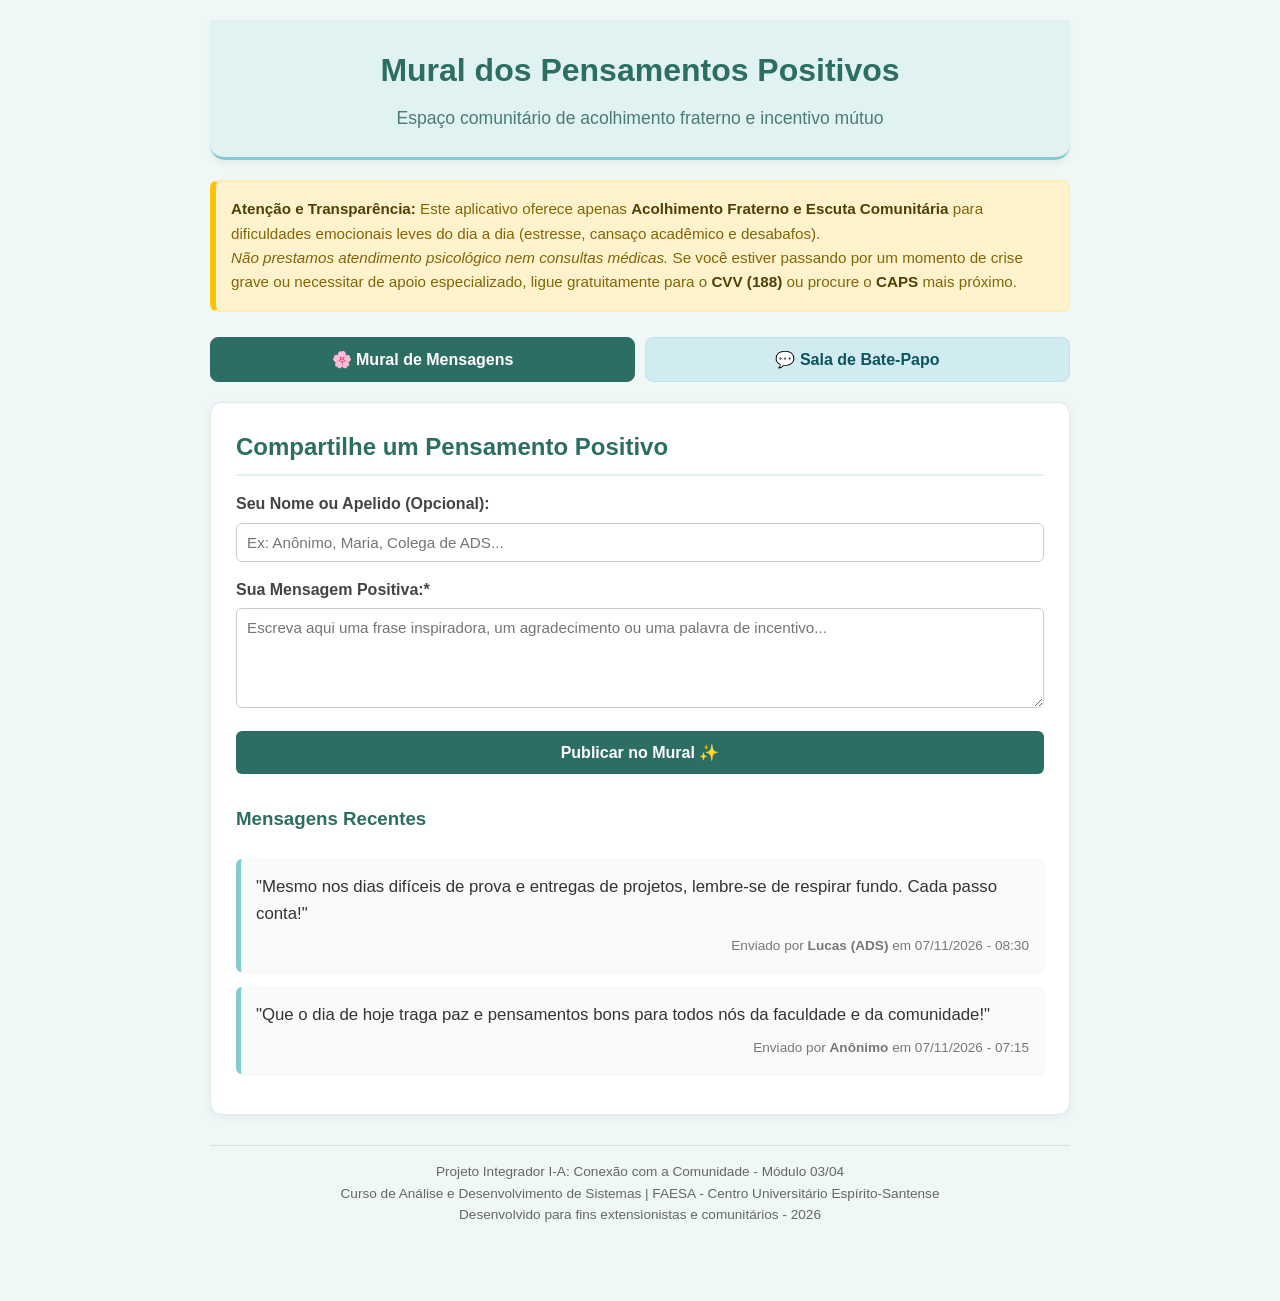
==== index.html @ 2f79c043 "Feat: Mural dos Pensamentos" ====
<!doctype html>
<html lang="pt-BR">
  <head>
    <meta charset="UTF-8" />
    <meta name="viewport" content="width=device-width, initial-scale=1.0" />
    <title>Mural dos Pensamentos Positivos - Projeto Integrador</title>
    <style>
      /* ===================================================
           ESTILOS GERAIS DA PÁGINA (CSS PURO)
           Projeto de TI - Cores leves pastel (Azul e Verde)
           =================================================== */
      * {
        box-sizing: border-box;
        margin: 0;
        padding: 0;
        font-family: "Segoe UI", Tahoma, Geneva, Verdana, sans-serif;
      }

      body {
        background-color: #f0f7f7;
        color: #333333;
        line-height: 1.6;
        padding-bottom: 40px;
      }

      /* Container principal para centralizar o conteúdo */
      .container {
        max-width: 900px;
        margin: 0 auto;
        padding: 20px;
      }

      /* Cabeçalho do Projeto */
      header {
        background-color: #e0f2f1;
        border-bottom: 3px solid #80cbd4;
        padding: 25px 20px;
        text-align: center;
        border-radius: 0 0 15px 15px;
        margin-bottom: 20px;
        box-shadow: 0 4px 6px rgba(0, 0, 0, 0.05);
      }

      header h1 {
        color: #2c6e63;
        font-size: 2rem;
        margin-bottom: 8px;
      }

      header p {
        color: #4a7c74;
        font-size: 1.1rem;
      }

      /* Banner de Aviso Legal e Emergência */
      .aviso-legal {
        background-color: #fff3cd;
        border: 2px solid #ffeeba;
        border-left: 6px solid #ffc107;
        color: #856404;
        padding: 15px;
        border-radius: 8px;
        margin-bottom: 25px;
        font-size: 0.95rem;
      }

      .aviso-legal strong {
        color: #533f03;
      }

      .aviso-legal a {
        color: #d9534f;
        font-weight: bold;
        text-decoration: underline;
      }

      /* Menu de Navegação por Abas */
      .menu-abas {
        display: flex;
        gap: 10px;
        margin-bottom: 20px;
      }

      .btn-aba {
        flex: 1;
        padding: 12px;
        background-color: #d1ecf1;
        color: #0c5460;
        border: 1px solid #bee5eb;
        border-radius: 8px;
        font-size: 1rem;
        font-weight: bold;
        cursor: pointer;
        transition: all 0.3s ease;
      }

      .btn-aba:hover {
        background-color: #b8daff;
      }

      .btn-aba.ativo {
        background-color: #2c6e63;
        color: #ffffff;
        border-color: #2c6e63;
      }

      /* Seções de Conteúdo */
      .conteudo-secao {
        display: none;
        background-color: #ffffff;
        padding: 25px;
        border-radius: 12px;
        box-shadow: 0 2px 8px rgba(0, 0, 0, 0.06);
        border: 1px solid #e2e8f0;
      }

      .conteudo-secao.ativo {
        display: block;
      }

      .titulo-secao {
        color: #2c6e63;
        margin-bottom: 15px;
        border-bottom: 2px solid #e0f2f1;
        padding-bottom: 8px;
      }

      /* Estilos dos Formulários */
      .form-grupo {
        margin-bottom: 15px;
      }

      .form-grupo label {
        display: block;
        margin-bottom: 6px;
        font-weight: bold;
        color: #444;
      }

      .form-grupo input[type="text"],
      .form-grupo input[type="datetime-local"],
      .form-grupo select,
      .form-grupo textarea {
        width: 100%;
        padding: 10px;
        border: 1px solid #ccc;
        border-radius: 6px;
        font-size: 0.95rem;
      }

      .form-grupo textarea {
        height: 100px;
        resize: vertical;
      }

      .btn-enviar {
        background-color: #2c6e63;
        color: white;
        border: none;
        padding: 12px 20px;
        font-size: 1rem;
        font-weight: bold;
        border-radius: 6px;
        cursor: pointer;
        width: 100%;
      }

      .btn-enviar:hover {
        background-color: #20524a;
      }

      /* Mensagens de Alerta do Filtro */
      .alerta-erro {
        display: none;
        background-color: #f8d7da;
        color: #721c24;
        border: 1px solid #f5c6cb;
        padding: 12px;
        border-radius: 6px;
        margin-bottom: 15px;
        font-size: 0.9rem;
      }

      /* Lista de Mensagens do Mural */
      .lista-mensagens {
        margin-top: 25px;
      }

      .card-mensagem {
        background-color: #f9fbfb;
        border-left: 5px solid #80cbd4;
        padding: 15px;
        border-radius: 6px;
        margin-bottom: 15px;
        box-shadow: 0 1px 3px rgba(0, 0, 0, 0.05);
      }

      .card-mensagem p {
        font-size: 1.05rem;
        color: #333;
        margin-bottom: 8px;
      }

      .card-mensagem .autor-data {
        font-size: 0.85rem;
        color: #777;
        text-align: right;
      }

      /* Estilos da Sala de Bate-Papo */
      .painel-identificacao {
        background-color: #eef7f6;
        padding: 15px;
        border-radius: 8px;
        margin-bottom: 20px;
      }

      .etiqueta-badge {
        display: inline-block;
        padding: 6px 12px;
        border-radius: 20px;
        font-size: 0.85rem;
        font-weight: bold;
        margin-top: 5px;
      }

      .etiqueta-busca {
        background-color: #e2e3e5;
        color: #383d41;
      }

      .etiqueta-voluntario {
        background-color: #d4edda;
        color: #155724;
      }

      .caixa-chat {
        border: 1px solid #ccc;
        border-radius: 8px;
        height: 250px;
        overflow-y: auto;
        padding: 15px;
        background-color: #fafafa;
        margin-bottom: 15px;
      }

      .msg-chat {
        margin-bottom: 12px;
        max-width: 80%;
        padding: 10px;
        border-radius: 8px;
        font-size: 0.95rem;
      }

      .msg-recebida {
        background-color: #e1f5fe;
        color: #0277bd;
        align-self: flex-start;
      }

      .msg-enviada {
        background-color: #d1e7dd;
        color: #0f5132;
        margin-left: auto;
      }

      .msg-sistema {
        background-color: #fff3cd;
        color: #856404;
        font-style: italic;
        text-align: center;
        max-width: 100%;
        font-size: 0.85rem;
      }

      .form-chat {
        display: flex;
        gap: 10px;
      }

      .form-chat input {
        flex: 1;
      }

      .btn-chat {
        background-color: #2c6e63;
        color: white;
        border: none;
        padding: 10px 18px;
        border-radius: 6px;
        cursor: pointer;
        font-weight: bold;
      }

      /* Rodapé Institucional */
      footer {
        text-align: center;
        margin-top: 30px;
        padding: 15px;
        color: #666;
        font-size: 0.85rem;
        border-top: 1px solid #ddd;
      }

      /* Responsividade para celulares */
      @media (max-width: 600px) {
        .menu-abas {
          flex-direction: column;
        }
        .form-chat {
          flex-direction: column;
        }
        .btn-chat {
          width: 100%;
        }
      }
    </style>
  </head>
  <body>
    <div class="container">
      <!-- CABEÇALHO DO PROJETO -->
      <header>
        <h1>Mural dos Pensamentos Positivos</h1>
        <p>Espaço comunitário de acolhimento fraterno e incentivo mútuo</p>
      </header>

      <!-- AVISO LEGAL E DE EMERGÊNCIA (REQUISITO ÉTICO DO EDITAL) -->
      <div class="aviso-legal">
        <strong> Atenção e Transparência:</strong> Este aplicativo oferece
        apenas <strong>Acolhimento Fraterno e Escuta Comunitária</strong> para
        dificuldades emocionais leves do dia a dia (estresse, cansaço acadêmico
        e desabafos). <br /><em
          >Não prestamos atendimento psicológico nem consultas médicas.</em
        >
        Se você estiver passando por um momento de crise grave ou necessitar de
        apoio especializado, ligue gratuitamente para o
        <strong>CVV (188)</strong> ou procure o <strong>CAPS</strong> mais
        próximo.
      </div>

      <!-- MENU DE NAVEGAÇÃO ENTRE AS ABAS -->
      <div class="menu-abas">
        <button class="btn-aba ativo" onclick="mudarAba('aba-mural')">
          🌸 Mural de Mensagens
        </button>
        <button class="btn-aba" onclick="mudarAba('aba-chat')">
          💬 Sala de Bate-Papo
        </button>
      </div>

      <!-- ABA 1: MURAL DOS PENSAMENTOS POSITIVOS -->
      <div id="aba-mural" class="conteudo-secao ativo">
        <h2 class="titulo-secao">Compartilhe um Pensamento Positivo</h2>

        <!-- Mensagem de erro do Filtro de Palavras Negativas -->
        <div id="alerta-filtro" class="alerta-erro">
          ⚠️ <strong>Mensagem não enviada:</strong> O seu texto contém palavras
          com tom negativo ou descorajador. Por favor, reescreva sua mensagem
          focando em otimismo, superação e incentivo positivo!
        </div>

        <!-- Formulário para envio de mensagem -->
        <form id="form-mural" onsubmit="postarMensagem(event)">
          <div class="form-grupo">
            <label for="autor-nome">Seu Nome ou Apelido (Opcional):</label>
            <input
              type="text"
              id="autor-nome"
              placeholder="Ex: Anônimo, Maria, Colega de ADS..."
            />
          </div>

          <div class="form-grupo">
            <label for="texto-mensagem">Sua Mensagem Positiva:*</label>
            <textarea
              id="texto-mensagem"
              placeholder="Escreva aqui uma frase inspiradora, um agradecimento ou uma palavra de incentivo..."
              required
            ></textarea>
          </div>

          <button type="submit" class="btn-enviar">Publicar no Mural ✨</button>
        </form>

        <h3 style="margin-top: 30px; color: #2c6e63">Mensagens Recentes</h3>

        <!-- Container onde as mensagens ficam listadas -->
        <div id="lista-mensagens" class="lista-mensagens">
          <!-- As mensagens iniciais de exemplo são inseridas pelo JavaScript -->
        </div>
      </div>

      <!-- ABA 2: SALA DE BATE-PAPO (ACOLHIMENTO FRATERNO) -->
      <div id="aba-chat" class="conteudo-secao">
        <h2 class="titulo-secao">Sala de Bate-Papo e Acolhimento Fraterno</h2>

        <!-- Seleção de Identificação / Etiqueta -->
        <div class="painel-identificacao">
          <div class="form-grupo">
            <label for="select-etiqueta"
              >Escolha como deseja se identificar na conversa:</label
            >
            <select id="select-etiqueta" onchange="atualizarEtiqueta()">
              <option value="Pessoa em Busca de Acolhimento">
                Pessoa em Busca de Acolhimento (Quero desabafar)
              </option>
              <option value="Voluntário da Comunidade">
                Voluntário da Comunidade (Quero ouvir)
              </option>
            </select>
          </div>
          <div>
            Etiqueta Atual:
            <span id="badge-etiqueta" class="etiqueta-badge etiqueta-busca"
              >Pessoa em Busca de Acolhimento</span
            >
          </div>
        </div>

        <!-- Agendamento de Horário para Conversa -->
        <div class="painel-identificacao" style="background-color: #f4f9f9">
          <h4 style="color: #2c6e63; margin-bottom: 10px">
            Sugerir / Combinar Horário de Conversa
          </h4>
          <div class="form-grupo">
            <label for="data-agendamento"
              >Escolha a Data e Horário sugeridos:</label
            >
            <input type="datetime-local" id="data-agendamento" />
          </div>
          <button
            type="button"
            onclick="agendarConversa()"
            class="btn-enviar"
            style="background-color: #4a7c74"
          >
            Confirmar Horário na Sala 📅
          </button>
        </div>

        <!-- Area da Conversa / Chat em Tempo Real Simulada -->
        <h4 style="color: #2c6e63; margin-bottom: 10px">Conversa da Sala</h4>
        <div id="caixa-chat" class="caixa-chat">
          <div class="msg-chat msg-sistema">
            Sistema: Você entrou na sala como "Pessoa em Busca de Acolhimento".
            Lembre-se de manter o respeito mútuo.
          </div>
          <div class="msg-chat msg-recebida">
            <strong>Voluntário (Ana):</strong> Olá! Seja bem-vindo(a). Como está
            sendo o seu dia hoje? Estou aqui para te ouvir.
          </div>
        </div>

        <!-- Formulário de envio do chat -->
        <form onsubmit="enviarMensagemChat(event)" class="form-chat">
          <input
            type="text"
            id="input-chat"
            placeholder="Digite sua mensagem de conversa..."
            required
          />
          <button type="submit" class="btn-chat">Enviar 🚀</button>
        </form>
      </div>

      <!-- RODAPÉ INSTITUCIONAL -->
      <footer>
        <p>Projeto Integrador I-A: Conexão com a Comunidade - Módulo 03/04</p>
        <p>
          Curso de Análise e Desenvolvimento de Sistemas | FAESA - Centro
          Universitário Espírito-Santense
        </p>
        <p>Desenvolvido para fins extensionistas e comunitários - 2026</p>
      </footer>
    </div>

    <!-- LÓGICA JAVASCRIPT (SIMPLES E COMENTADA) -->
    <script>
      /* ===============================================================
           LISTA DE PALAVRAS BLOQUEADAS (FILTRO DE CONTEÚDO NEGATIVO)
           Objetivo: Impedir termos depreciativos ou gatilhos de dor.
           =============================================================== */
      const palavrasBloqueadas = [
        "triste",
        "odeio",
        "ruim",
        "morrer",
        "desisto",
        "inutil",
        "inútil",
        "pessimo",
        "péssimo",
        "horrivel",
        "horrível",
        "suicidio",
        "suicídio",
        "derrota",
        "fracasso",
        "idiota",
        "burro"
      ];

      /* Banco de dados simples em memória com mensagens iniciais */
      let listaDeMensagens = [
        {
          autor: "Lucas (ADS)",
          texto:
            "Mesmo nos dias difíceis de prova e entregas de projetos, lembre-se de respirar fundo. Cada passo conta!",
          data: "07/11/2026 - 08:30"
        },
        {
          autor: "Anônimo",
          texto:
            "Que o dia de hoje traga paz e pensamentos bons para todos nós da faculdade e da comunidade!",
          data: "07/11/2026 - 07:15"
        }
      ];

      /* Função executada quando a página carrega */
      window.onload = function () {
        renderizarMensagens();
      };

      /* Função para alternar entre as abas do aplicativo */
      function mudarAba(idAba) {
        // Esconde todas as seções
        document.getElementById("aba-mural").classList.remove("ativo");
        document.getElementById("aba-chat").classList.remove("ativo");

        // Remove o efeito ativo dos botões
        const botoes = document.querySelectorAll(".btn-aba");
        botoes.forEach((btn) => btn.classList.remove("ativo"));

        // Mostra a aba selecionada
        document.getElementById(idAba).classList.add("ativo");

        // Marca o botão clicado como ativo
        event.currentTarget.classList.add("ativo");
      }

      /* Função para renderizar as mensagens na tela */
      function renderizarMensagens() {
        const containerMural = document.getElementById("lista-mensagens");
        containerMural.innerHTML = ""; // Limpa a lista

        // Percorre todas as mensagens da lista
        for (let i = 0; i < listaDeMensagens.length; i++) {
          const msg = listaDeMensagens[i];

          // Cria o HTML de cada card
          const card = document.createElement("div");
          card.className = "card-mensagem";
          card.innerHTML = `
                    <p>"${msg.texto}"</p>
                    <div class="autor-data">Enviado por <strong>${msg.autor}</strong> em ${msg.data}</div>
                `;

          containerMural.appendChild(card);
        }
      }

      /* Função para verificar se o texto contém palavras proibidas */
      function contemPalavraNegativa(texto) {
        // Converte o texto para minúsculas para comparar fácil
        const textoMinusculo = texto.toLowerCase();

        // Verifica palavra por palavra
        for (let i = 0; i < palavrasBloqueadas.length; i++) {
          if (textoMinusculo.includes(palavrasBloqueadas[i])) {
            return true; // Encontrou palavra negativa
          }
        }
        return false; // Texto limpo
      }

      /* Função para postar mensagem no Mural */
      function postarMensagem(event) {
        event.preventDefault(); // Evita recarregar a página

        const campoNome = document.getElementById("autor-nome");
        const campoTexto = document.getElementById("texto-mensagem");
        const alertaFiltro = document.getElementById("alerta-filtro");

        const texto = campoTexto.value.trim();
        const nome =
          campoNome.value.trim() === "" ? "Anônimo" : campoNome.value.trim();

        // Executa a validação do Filtro de Palavras Negativas
        if (contemPalavraNegativa(texto)) {
          // Exibe a mensagem de alerta em vermelho
          alertaFiltro.style.display = "block";
          return;
        }

        // Se passou no filtro, esconde o alerta se estiver visível
        alertaFiltro.style.display = "none";

        // Pega a data e hora atual formatada
        const dataAtual = new Date().toLocaleString("pt-BR");

        // Adiciona a nova mensagem no início da lista
        listaDeMensagens.unshift({
          autor: nome,
          texto: texto,
          data: dataAtual
        });

        // Atualiza o mural e limpa os campos
        renderizarMensagens();
        campoTexto.value = "";
        campoNome.value = "";

        alert("Sua mensagem positiva foi publicada com sucesso no Mural!");
      }

      /* Função para atualizar a cor e o texto da etiqueta do chat */
      function atualizarEtiqueta() {
        const select = document.getElementById("select-etiqueta");
        const badge = document.getElementById("badge-etiqueta");
        const valor = select.value;

        badge.innerText = valor;

        if (valor === "Voluntário da Comunidade") {
          badge.className = "etiqueta-badge etiqueta-voluntario";
        } else {
          badge.className = "etiqueta-badge etiqueta-busca";
        }

        // Adiciona aviso no chat sobre a troca de perfil
        adicionarMensagemChat(
          "Sistema",
          `Você alterou seu perfil para: ${valor}`,
          "msg-sistema"
        );
      }

      /* Função para agendar um horário de conversa */
      function agendarConversa() {
        const campoData = document.getElementById("data-agendamento");
        const valorData = campoData.value;

        if (!valorData) {
          alert("Por favor, selecione uma data e horário válidos.");
          return;
        }

        // Formata a data para exibir bonito
        const dataFormatada = new Date(valorData).toLocaleString("pt-BR");
        const etiquetaAtual = document.getElementById("select-etiqueta").value;

        const textoAgendamento = `Proposta de Horário: O usuário (${etiquetaAtual}) sugeriu uma conversa para o dia/hora: ${dataFormatada}.`;

        adicionarMensagemChat(
          "Sistema/Agendamento",
          textoAgendamento,
          "msg-sistema"
        );
        campoData.value = "";
        alert("Sugestão de horário publicada na sala de bate-papo!");
      }

      /* Função para enviar mensagens na caixa do Chat */
      function enviarMensagemChat(event) {
        event.preventDefault();

        const inputChat = document.getElementById("input-chat");
        const textoChat = inputChat.value.trim();
        const etiqueta = document.getElementById("select-etiqueta").value;

        if (textoChat === "") return;

        // Adiciona a mensagem do usuário no chat
        adicionarMensagemChat(etiqueta, textoChat, "msg-enviada");
        inputChat.value = "";

        // Simulação simples de resposta automática de apoio
        setTimeout(function () {
          if (etiqueta === "Pessoa em Busca de Acolhimento") {
            adicionarMensagemChat(
              "Voluntário da Comunidade",
              "Obrigado por compartilhar. Estou te ouvindo atentamente!",
              "msg-recebida"
            );
          }
        }, 1200);
      }

      /* Função auxiliar para inserir bolhas de mensagem no chat */
      function adicionarMensagemChat(remetente, texto, classeEstilo) {
        const caixaChat = document.getElementById("caixa-chat");
        const divMsg = document.createElement("div");
        divMsg.className = `msg-chat ${classeEstilo}`;

        if (classeEstilo === "msg-sistema") {
          divMsg.innerText = `${texto}`;
        } else {
          divMsg.innerHTML = `<strong>${remetente}:</strong> ${texto}`;
        }

        caixaChat.appendChild(divMsg);

        // Rola a caixa do chat automaticamente para a última mensagem
        caixaChat.scrollTop = caixaChat.scrollHeight;
      }
    </script>
  </body>
</html>
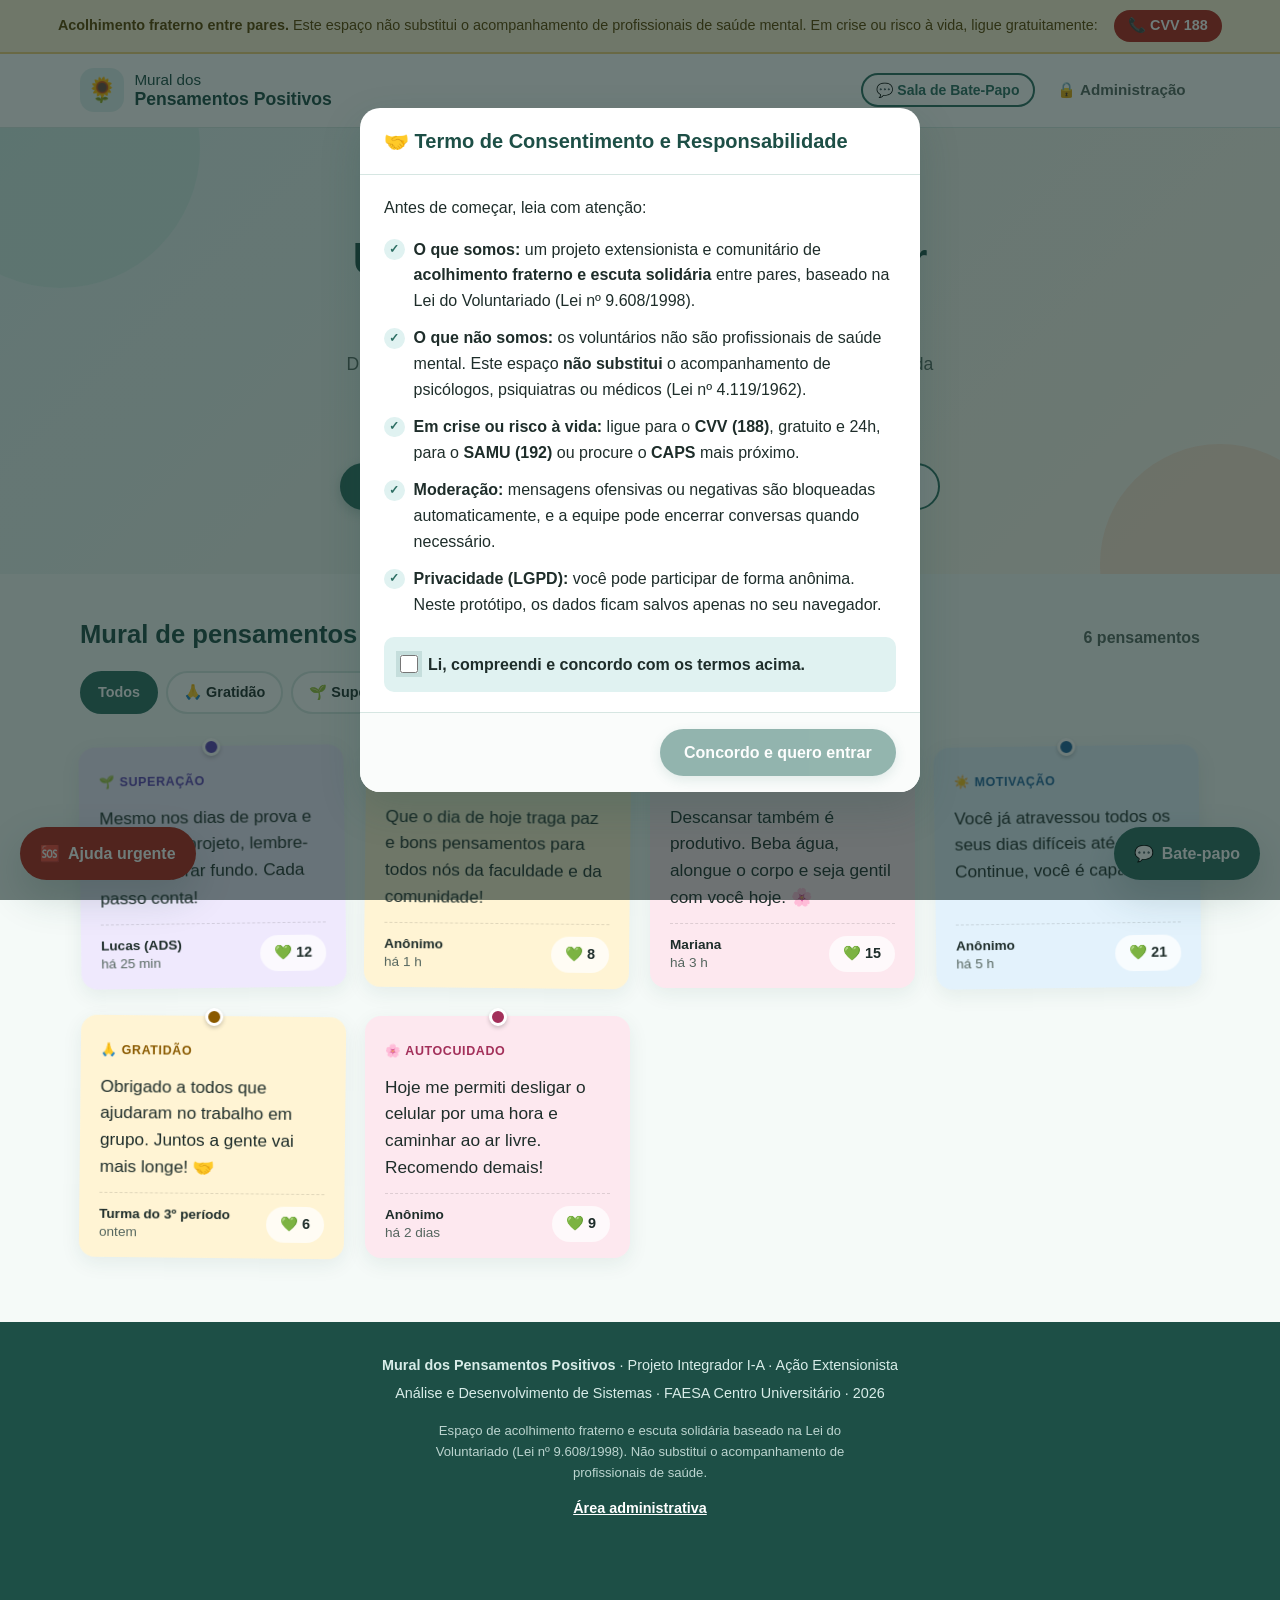
==== commit 0c90c7de: "Feat: Alteração nas pastas do projeto." ====
--- a/index.html
+++ b/index.html
@@ -3,706 +3,484 @@
   <head>
     <meta charset="UTF-8" />
     <meta name="viewport" content="width=device-width, initial-scale=1.0" />
-    <title>Mural dos Pensamentos Positivos - Projeto Integrador</title>
-    <style>
-      /* ===================================================
-           ESTILOS GERAIS DA PÁGINA (CSS PURO)
-           Projeto de TI - Cores leves pastel (Azul e Verde)
-           =================================================== */
-      * {
-        box-sizing: border-box;
-        margin: 0;
-        padding: 0;
-        font-family: "Segoe UI", Tahoma, Geneva, Verdana, sans-serif;
-      }
-
-      body {
-        background-color: #f0f7f7;
-        color: #333333;
-        line-height: 1.6;
-        padding-bottom: 40px;
-      }
-
-      /* Container principal para centralizar o conteúdo */
-      .container {
-        max-width: 900px;
-        margin: 0 auto;
-        padding: 20px;
-      }
-
-      /* Cabeçalho do Projeto */
-      header {
-        background-color: #e0f2f1;
-        border-bottom: 3px solid #80cbd4;
-        padding: 25px 20px;
-        text-align: center;
-        border-radius: 0 0 15px 15px;
-        margin-bottom: 20px;
-        box-shadow: 0 4px 6px rgba(0, 0, 0, 0.05);
-      }
-
-      header h1 {
-        color: #2c6e63;
-        font-size: 2rem;
-        margin-bottom: 8px;
-      }
-
-      header p {
-        color: #4a7c74;
-        font-size: 1.1rem;
-      }
-
-      /* Banner de Aviso Legal e Emergência */
-      .aviso-legal {
-        background-color: #fff3cd;
-        border: 2px solid #ffeeba;
-        border-left: 6px solid #ffc107;
-        color: #856404;
-        padding: 15px;
-        border-radius: 8px;
-        margin-bottom: 25px;
-        font-size: 0.95rem;
-      }
-
-      .aviso-legal strong {
-        color: #533f03;
-      }
-
-      .aviso-legal a {
-        color: #d9534f;
-        font-weight: bold;
-        text-decoration: underline;
-      }
-
-      /* Menu de Navegação por Abas */
-      .menu-abas {
-        display: flex;
-        gap: 10px;
-        margin-bottom: 20px;
-      }
-
-      .btn-aba {
-        flex: 1;
-        padding: 12px;
-        background-color: #d1ecf1;
-        color: #0c5460;
-        border: 1px solid #bee5eb;
-        border-radius: 8px;
-        font-size: 1rem;
-        font-weight: bold;
-        cursor: pointer;
-        transition: all 0.3s ease;
-      }
-
-      .btn-aba:hover {
-        background-color: #b8daff;
-      }
-
-      .btn-aba.ativo {
-        background-color: #2c6e63;
-        color: #ffffff;
-        border-color: #2c6e63;
-      }
-
-      /* Seções de Conteúdo */
-      .conteudo-secao {
-        display: none;
-        background-color: #ffffff;
-        padding: 25px;
-        border-radius: 12px;
-        box-shadow: 0 2px 8px rgba(0, 0, 0, 0.06);
-        border: 1px solid #e2e8f0;
-      }
-
-      .conteudo-secao.ativo {
-        display: block;
-      }
-
-      .titulo-secao {
-        color: #2c6e63;
-        margin-bottom: 15px;
-        border-bottom: 2px solid #e0f2f1;
-        padding-bottom: 8px;
-      }
-
-      /* Estilos dos Formulários */
-      .form-grupo {
-        margin-bottom: 15px;
-      }
-
-      .form-grupo label {
-        display: block;
-        margin-bottom: 6px;
-        font-weight: bold;
-        color: #444;
-      }
-
-      .form-grupo input[type="text"],
-      .form-grupo input[type="datetime-local"],
-      .form-grupo select,
-      .form-grupo textarea {
-        width: 100%;
-        padding: 10px;
-        border: 1px solid #ccc;
-        border-radius: 6px;
-        font-size: 0.95rem;
-      }
-
-      .form-grupo textarea {
-        height: 100px;
-        resize: vertical;
-      }
-
-      .btn-enviar {
-        background-color: #2c6e63;
-        color: white;
-        border: none;
-        padding: 12px 20px;
-        font-size: 1rem;
-        font-weight: bold;
-        border-radius: 6px;
-        cursor: pointer;
-        width: 100%;
-      }
-
-      .btn-enviar:hover {
-        background-color: #20524a;
-      }
-
-      /* Mensagens de Alerta do Filtro */
-      .alerta-erro {
-        display: none;
-        background-color: #f8d7da;
-        color: #721c24;
-        border: 1px solid #f5c6cb;
-        padding: 12px;
-        border-radius: 6px;
-        margin-bottom: 15px;
-        font-size: 0.9rem;
-      }
-
-      /* Lista de Mensagens do Mural */
-      .lista-mensagens {
-        margin-top: 25px;
-      }
-
-      .card-mensagem {
-        background-color: #f9fbfb;
-        border-left: 5px solid #80cbd4;
-        padding: 15px;
-        border-radius: 6px;
-        margin-bottom: 15px;
-        box-shadow: 0 1px 3px rgba(0, 0, 0, 0.05);
-      }
-
-      .card-mensagem p {
-        font-size: 1.05rem;
-        color: #333;
-        margin-bottom: 8px;
-      }
-
-      .card-mensagem .autor-data {
-        font-size: 0.85rem;
-        color: #777;
-        text-align: right;
-      }
-
-      /* Estilos da Sala de Bate-Papo */
-      .painel-identificacao {
-        background-color: #eef7f6;
-        padding: 15px;
-        border-radius: 8px;
-        margin-bottom: 20px;
-      }
-
-      .etiqueta-badge {
-        display: inline-block;
-        padding: 6px 12px;
-        border-radius: 20px;
-        font-size: 0.85rem;
-        font-weight: bold;
-        margin-top: 5px;
-      }
-
-      .etiqueta-busca {
-        background-color: #e2e3e5;
-        color: #383d41;
-      }
-
-      .etiqueta-voluntario {
-        background-color: #d4edda;
-        color: #155724;
-      }
-
-      .caixa-chat {
-        border: 1px solid #ccc;
-        border-radius: 8px;
-        height: 250px;
-        overflow-y: auto;
-        padding: 15px;
-        background-color: #fafafa;
-        margin-bottom: 15px;
-      }
-
-      .msg-chat {
-        margin-bottom: 12px;
-        max-width: 80%;
-        padding: 10px;
-        border-radius: 8px;
-        font-size: 0.95rem;
-      }
-
-      .msg-recebida {
-        background-color: #e1f5fe;
-        color: #0277bd;
-        align-self: flex-start;
-      }
-
-      .msg-enviada {
-        background-color: #d1e7dd;
-        color: #0f5132;
-        margin-left: auto;
-      }
-
-      .msg-sistema {
-        background-color: #fff3cd;
-        color: #856404;
-        font-style: italic;
-        text-align: center;
-        max-width: 100%;
-        font-size: 0.85rem;
-      }
-
-      .form-chat {
-        display: flex;
-        gap: 10px;
-      }
-
-      .form-chat input {
-        flex: 1;
-      }
-
-      .btn-chat {
-        background-color: #2c6e63;
-        color: white;
-        border: none;
-        padding: 10px 18px;
-        border-radius: 6px;
-        cursor: pointer;
-        font-weight: bold;
-      }
-
-      /* Rodapé Institucional */
-      footer {
-        text-align: center;
-        margin-top: 30px;
-        padding: 15px;
-        color: #666;
-        font-size: 0.85rem;
-        border-top: 1px solid #ddd;
-      }
-
-      /* Responsividade para celulares */
-      @media (max-width: 600px) {
-        .menu-abas {
-          flex-direction: column;
-        }
-        .form-chat {
-          flex-direction: column;
-        }
-        .btn-chat {
-          width: 100%;
-        }
-      }
-    </style>
+    <meta
+      name="description"
+      content="Mural dos Pensamentos Positivos: espaço comunitário de mensagens positivas, acolhimento fraterno e escuta solidária."
+    />
+    <title>Mural dos Pensamentos Positivos</title>
+    <link
+      rel="icon"
+      href="data:image/svg+xml,<svg xmlns='http://www.w3.org/2000/svg' viewBox='0 0 100 100'><text y='.9em' font-size='90'>🌻</text></svg>"
+    />
+
+    <!-- Fonte Nunito (arredondada e legível). Sem internet, o navegador usa a fonte padrão. -->
+    <link rel="preconnect" href="https://fonts.googleapis.com" />
+    <link rel="preconnect" href="https://fonts.gstatic.com" crossorigin />
+    <link
+      href="https://fonts.googleapis.com/css2?family=Nunito:wght@400;600;700;800&display=swap"
+      rel="stylesheet"
+    />
+    <link rel="stylesheet" href="css/style.css" />
   </head>
+
   <body>
-    <div class="container">
-      <!-- CABEÇALHO DO PROJETO -->
-      <header>
-        <h1>Mural dos Pensamentos Positivos</h1>
-        <p>Espaço comunitário de acolhimento fraterno e incentivo mútuo</p>
+    <!-- ==============================================================
+         RF01 — BANNER PERMANENTE DE TRANSPARÊNCIA E EMERGÊNCIA
+         ============================================================== -->
+    <div class="banner-aviso" role="note">
+      <p>
+        <strong>Acolhimento fraterno entre pares.</strong>
+        <span class="banner-aviso__completo">
+          Este espaço não substitui o acompanhamento de profissionais de saúde mental. Em crise ou
+          risco à vida, ligue gratuitamente:
+        </span>
+        <span class="banner-aviso__curto">Não substitui ajuda profissional. Em crise:</span>
+      </p>
+      <a href="tel:188" class="banner-aviso__cvv">📞 CVV 188</a>
+    </div>
+
+    <!-- ==============================================================
+         CABEÇALHO
+         ============================================================== -->
+    <header class="cabecalho">
+      <div class="container cabecalho__conteudo">
+        <a href="index.html" class="logo">
+          <span class="logo__icone" aria-hidden="true">🌻</span>
+          <span class="logo__texto">Mural dos <strong>Pensamentos Positivos</strong></span>
+        </a>
+
+        <nav class="menu" aria-label="Menu principal">
+          <button type="button" class="botao botao--secundario botao--pequeno menu__chat" data-abrir-chat>
+            💬 Sala de Bate-Papo
+          </button>
+          <a href="admin.html" class="menu__link" aria-label="Administração">
+            <span aria-hidden="true">🔒</span> <span class="menu__texto">Administração</span>
+          </a>
+        </nav>
+      </div>
+    </header>
+
+    <main>
+      <!-- ============================================================
+           DESTAQUE (boas-vindas + botões principais)
+           ============================================================ -->
+      <section class="destaque">
+        <div class="container">
+          <span class="destaque__selo">🌱 Projeto de extensão · FAESA</span>
+          <h1>Um lugar para compartilhar o que faz bem&nbsp;💚</h1>
+          <p>
+            Deixe uma mensagem de gratidão, superação ou incentivo para alguém da comunidade. Se
+            preferir conversar, a nossa Sala de Bate-Papo tem voluntários prontos para ouvir.
+          </p>
+
+          <div class="destaque__acoes">
+            <button
+              type="button"
+              id="botao-novo-pensamento"
+              class="botao botao--primario"
+              aria-expanded="false"
+              aria-controls="painel-formulario"
+            >
+              ✍️ Compartilhar um pensamento
+            </button>
+            <button type="button" class="botao botao--secundario" data-abrir-chat>
+              💬 Entrar na Sala de Bate-Papo
+            </button>
+          </div>
+        </div>
+      </section>
+
+      <div class="container">
+        <!-- ==========================================================
+             FORMULÁRIO DE NOVO PENSAMENTO (aparece ao clicar no botão)
+             ========================================================== -->
+        <section id="painel-formulario" class="painel-formulario" aria-labelledby="titulo-formulario" hidden>
+          <h2 id="titulo-formulario">✨ Novo pensamento positivo</h2>
+          <p class="painel-formulario__dica">
+            Mensagens com palavras negativas ou ofensivas são bloqueadas automaticamente.
+          </p>
+
+          <!-- Alerta do filtro de moderação (RF02) -->
+          <div id="alerta-mural" class="alerta" role="alert" hidden></div>
+
+          <form id="form-pensamento" novalidate>
+            <div class="campo">
+              <label for="campo-autor">
+                Seu nome ou apelido <span class="opcional">(opcional)</span>
+              </label>
+              <input
+                type="text"
+                id="campo-autor"
+                maxlength="40"
+                placeholder="Em branco, aparece como Anônimo"
+                autocomplete="off"
+              />
+            </div>
+
+            <fieldset class="campo">
+              <legend>Categoria</legend>
+              <div class="opcoes-categoria">
+                <label class="chip-categoria chip-categoria--gratidao">
+                  <input type="radio" name="categoria" value="gratidao" checked />
+                  <span>🙏 Gratidão</span>
+                </label>
+                <label class="chip-categoria chip-categoria--superacao">
+                  <input type="radio" name="categoria" value="superacao" />
+                  <span>🌱 Superação</span>
+                </label>
+                <label class="chip-categoria chip-categoria--autocuidado">
+                  <input type="radio" name="categoria" value="autocuidado" />
+                  <span>🌸 Autocuidado</span>
+                </label>
+                <label class="chip-categoria chip-categoria--motivacao">
+                  <input type="radio" name="categoria" value="motivacao" />
+                  <span>☀️ Motivação</span>
+                </label>
+              </div>
+            </fieldset>
+
+            <div class="campo">
+              <label for="campo-texto">Sua mensagem</label>
+              <textarea
+                id="campo-texto"
+                rows="4"
+                maxlength="280"
+                required
+                placeholder="Escreva uma frase inspiradora, um agradecimento ou uma palavra de incentivo..."
+              ></textarea>
+              <small id="contador-caracteres" class="contador">0/280</small>
+            </div>
+
+            <div class="formulario__acoes">
+              <button type="button" id="botao-cancelar-pensamento" class="botao botao--texto">
+                Cancelar
+              </button>
+              <button type="submit" class="botao botao--primario">Publicar no mural ✨</button>
+            </div>
+          </form>
+        </section>
+
+        <!-- ==========================================================
+             RF03 — MURAL DE MENSAGENS POSITIVAS (cards)
+             ========================================================== -->
+        <section class="mural" aria-labelledby="titulo-mural">
+          <div class="mural__topo">
+            <h2 id="titulo-mural">Mural de pensamentos</h2>
+            <span id="contador-pensamentos" class="mural__contador"></span>
+          </div>
+
+          <div class="filtros" role="group" aria-label="Filtrar por categoria">
+            <button type="button" class="filtro filtro--ativo" data-categoria="todas" aria-pressed="true">
+              Todos
+            </button>
+            <button type="button" class="filtro" data-categoria="gratidao" aria-pressed="false">
+              🙏 Gratidão
+            </button>
+            <button type="button" class="filtro" data-categoria="superacao" aria-pressed="false">
+              🌱 Superação
+            </button>
+            <button type="button" class="filtro" data-categoria="autocuidado" aria-pressed="false">
+              🌸 Autocuidado
+            </button>
+            <button type="button" class="filtro" data-categoria="motivacao" aria-pressed="false">
+              ☀️ Motivação
+            </button>
+          </div>
+
+          <!-- Os cards são criados pelo JavaScript (js/mural.js) -->
+          <div id="lista-pensamentos" class="grade-cards"></div>
+
+          <p id="mural-vazio" class="mural__vazio" hidden>
+            Nenhum pensamento nesta categoria ainda. Que tal ser a primeira pessoa? 🌱
+          </p>
+        </section>
+      </div>
+    </main>
+
+    <!-- ==============================================================
+         RODAPÉ
+         ============================================================== -->
+    <footer class="rodape">
+      <div class="container">
+        <p><strong>Mural dos Pensamentos Positivos</strong> · Projeto Integrador I-A · Ação Extensionista</p>
+        <p>Análise e Desenvolvimento de Sistemas · FAESA Centro Universitário · 2026</p>
+        <p class="rodape__aviso">
+          Espaço de acolhimento fraterno e escuta solidária baseado na Lei do Voluntariado (Lei nº
+          9.608/1998). Não substitui o acompanhamento de profissionais de saúde.
+        </p>
+        <p><a href="admin.html">Área administrativa</a></p>
+      </div>
+    </footer>
+
+    <!-- ==============================================================
+         BOTÕES FLUTUANTES: emergência (todas as telas) e bate-papo
+         ============================================================== -->
+    <button type="button" class="flutuante flutuante--emergencia" data-abrir-emergencia>
+      <span aria-hidden="true">🆘</span>
+      <span class="flutuante__texto">Ajuda urgente</span>
+    </button>
+
+    <button
+      type="button"
+      id="botao-chat-flutuante"
+      class="flutuante flutuante--chat"
+      data-abrir-chat
+      aria-label="Abrir Sala de Bate-Papo"
+    >
+      <span aria-hidden="true">💬</span>
+      <span class="flutuante__texto">Bate-papo</span>
+    </button>
+
+    <!-- ==============================================================
+         RF04 / RF05 — SALA DE BATE-PAPO (abre ao clicar no botão)
+         ============================================================== -->
+    <div id="fundo-chat" class="fundo-escuro" hidden></div>
+
+    <aside id="painel-chat" class="painel-chat" role="dialog" aria-labelledby="titulo-chat">
+      <header class="chat__cabecalho">
+        <div class="chat__titulo">
+          <h2 id="titulo-chat">💬 Sala de Acolhimento</h2>
+          <span id="etiqueta-atual" class="etiqueta" hidden></span>
+        </div>
+        <div class="chat__acoes-topo">
+          <button
+            type="button"
+            class="botao-icone botao-icone--emergencia"
+            data-abrir-emergencia
+            aria-label="Contatos de emergência"
+            title="Contatos de emergência"
+          >
+            🆘
+          </button>
+          <button type="button" id="botao-fechar-chat" class="botao-icone" aria-label="Fechar sala">
+            ✕
+          </button>
+        </div>
       </header>
 
-      <!-- AVISO LEGAL E DE EMERGÊNCIA (REQUISITO ÉTICO DO EDITAL) -->
-      <div class="aviso-legal">
-        <strong> Atenção e Transparência:</strong> Este aplicativo oferece
-        apenas <strong>Acolhimento Fraterno e Escuta Comunitária</strong> para
-        dificuldades emocionais leves do dia a dia (estresse, cansaço acadêmico
-        e desabafos). <br /><em
-          >Não prestamos atendimento psicológico nem consultas médicas.</em
-        >
-        Se você estiver passando por um momento de crise grave ou necessitar de
-        apoio especializado, ligue gratuitamente para o
-        <strong>CVV (188)</strong> ou procure o <strong>CAPS</strong> mais
-        próximo.
-      </div>
-
-      <!-- MENU DE NAVEGAÇÃO ENTRE AS ABAS -->
-      <div class="menu-abas">
-        <button class="btn-aba ativo" onclick="mudarAba('aba-mural')">
-          🌸 Mural de Mensagens
-        </button>
-        <button class="btn-aba" onclick="mudarAba('aba-chat')">
-          💬 Sala de Bate-Papo
-        </button>
-      </div>
-
-      <!-- ABA 1: MURAL DOS PENSAMENTOS POSITIVOS -->
-      <div id="aba-mural" class="conteudo-secao ativo">
-        <h2 class="titulo-secao">Compartilhe um Pensamento Positivo</h2>
-
-        <!-- Mensagem de erro do Filtro de Palavras Negativas -->
-        <div id="alerta-filtro" class="alerta-erro">
-          ⚠️ <strong>Mensagem não enviada:</strong> O seu texto contém palavras
-          com tom negativo ou descorajador. Por favor, reescreva sua mensagem
-          focando em otimismo, superação e incentivo positivo!
-        </div>
-
-        <!-- Formulário para envio de mensagem -->
-        <form id="form-mural" onsubmit="postarMensagem(event)">
-          <div class="form-grupo">
-            <label for="autor-nome">Seu Nome ou Apelido (Opcional):</label>
+      <!-- Etapa 1: apelido e etiqueta de participação -->
+      <section id="chat-entrada" class="chat__entrada">
+        <p class="chat__introducao">
+          Converse com alguém da comunidade em um espaço seguro, respeitoso e sem julgamentos.
+        </p>
+
+        <form id="form-entrada-chat">
+          <div class="campo">
+            <label for="campo-apelido">
+              Como quer ser chamado(a)? <span class="opcional">(opcional)</span>
+            </label>
+            <input type="text" id="campo-apelido" maxlength="30" placeholder="Anônimo" autocomplete="off" />
+          </div>
+
+          <fieldset class="campo">
+            <legend>Escolha sua etiqueta de participação</legend>
+
+            <label class="opcao-perfil">
+              <input type="radio" name="etiqueta" value="busca" checked />
+              <span class="opcao-perfil__conteudo">
+                <span class="etiqueta etiqueta--busca">Pessoa em Busca de Acolhimento</span>
+                <span class="opcao-perfil__descricao">Quero conversar e desabafar sobre o meu dia.</span>
+              </span>
+            </label>
+
+            <label class="opcao-perfil">
+              <input type="radio" name="etiqueta" value="voluntario" />
+              <span class="opcao-perfil__conteudo">
+                <span class="etiqueta etiqueta--voluntario">Voluntário da Comunidade</span>
+                <span class="opcao-perfil__descricao">
+                  Quero oferecer escuta solidária, com empatia e sem julgamentos.
+                </span>
+              </span>
+            </label>
+          </fieldset>
+
+          <p class="lembrete">
+            ℹ️ Os voluntários são pessoas da comunidade, <strong>não profissionais de saúde</strong>.
+            Em crise, ligue <a href="tel:188">188 (CVV)</a>.
+          </p>
+
+          <button type="submit" class="botao botao--primario botao--largo">Entrar na sala</button>
+        </form>
+      </section>
+
+      <!-- Etapa 2: conversa -->
+      <section id="chat-conversa" class="chat__conversa" hidden>
+        <div class="chat__barra">
+          <label for="seletor-etiqueta">Minha etiqueta:</label>
+          <select id="seletor-etiqueta">
+            <option value="busca">Pessoa em Busca de Acolhimento</option>
+            <option value="voluntario">Voluntário da Comunidade</option>
+          </select>
+          <button type="button" id="botao-sair-chat" class="botao botao--pequeno botao--contorno-perigo">
+            Sair
+          </button>
+        </div>
+
+        <div
+          id="mensagens-chat"
+          class="chat__mensagens"
+          role="log"
+          aria-live="polite"
+          aria-label="Mensagens da conversa"
+        ></div>
+        <p id="indicador-digitando" class="chat__digitando" hidden></p>
+
+        <div class="chat__rodape">
+          <!-- RF05: sugestão de horário -->
+          <details id="painel-agendamento" class="agendamento">
+            <summary>📅 Sugerir um horário para conversar</summary>
+            <form id="form-agendamento" class="agendamento__form">
+              <label for="campo-horario" class="visualmente-oculto">Data e horário sugeridos</label>
+              <input type="datetime-local" id="campo-horario" />
+              <button type="submit" class="botao botao--pequeno botao--primario">Enviar sugestão</button>
+            </form>
+          </details>
+
+          <div id="alerta-chat" class="alerta" role="alert" hidden></div>
+
+          <form id="form-mensagem-chat" class="chat__envio">
+            <label for="campo-mensagem-chat" class="visualmente-oculto">Mensagem</label>
             <input
               type="text"
-              id="autor-nome"
-              placeholder="Ex: Anônimo, Maria, Colega de ADS..."
+              id="campo-mensagem-chat"
+              maxlength="500"
+              placeholder="Escreva sua mensagem..."
+              autocomplete="off"
             />
+            <button type="submit" class="botao-enviar" aria-label="Enviar mensagem">➤</button>
+          </form>
+
+          <div id="aviso-conversa-encerrada" class="chat__encerrada" hidden>
+            <p>Esta conversa foi encerrada.</p>
+            <button type="button" id="botao-nova-conversa" class="botao botao--primario botao--largo">
+              Iniciar nova conversa
+            </button>
           </div>
-
-          <div class="form-grupo">
-            <label for="texto-mensagem">Sua Mensagem Positiva:*</label>
-            <textarea
-              id="texto-mensagem"
-              placeholder="Escreva aqui uma frase inspiradora, um agradecimento ou uma palavra de incentivo..."
-              required
-            ></textarea>
-          </div>
-
-          <button type="submit" class="btn-enviar">Publicar no Mural ✨</button>
-        </form>
-
-        <h3 style="margin-top: 30px; color: #2c6e63">Mensagens Recentes</h3>
-
-        <!-- Container onde as mensagens ficam listadas -->
-        <div id="lista-mensagens" class="lista-mensagens">
-          <!-- As mensagens iniciais de exemplo são inseridas pelo JavaScript -->
-        </div>
+        </div>
+      </section>
+    </aside>
+
+    <!-- ==============================================================
+         MODAL: TERMO DE CONSENTIMENTO (primeiro acesso)
+         ============================================================== -->
+    <dialog id="modal-termo" class="modal" aria-labelledby="titulo-termo">
+      <div class="modal__conteudo">
+        <header class="modal__cabecalho">
+          <h2 id="titulo-termo">🤝 Termo de Consentimento e Responsabilidade</h2>
+        </header>
+
+        <div class="modal__corpo">
+          <p>Antes de começar, leia com atenção:</p>
+          <ul class="termo__lista">
+            <li>
+              <strong>O que somos:</strong> um projeto extensionista e comunitário de
+              <strong>acolhimento fraterno e escuta solidária</strong> entre pares, baseado na Lei
+              do Voluntariado (Lei nº 9.608/1998).
+            </li>
+            <li>
+              <strong>O que não somos:</strong> os voluntários não são profissionais de saúde
+              mental. Este espaço <strong>não substitui</strong> o acompanhamento de psicólogos,
+              psiquiatras ou médicos (Lei nº 4.119/1962).
+            </li>
+            <li>
+              <strong>Em crise ou risco à vida:</strong> ligue para o <strong>CVV (188)</strong>,
+              gratuito e 24h, para o <strong>SAMU (192)</strong> ou procure o
+              <strong>CAPS</strong> mais próximo.
+            </li>
+            <li>
+              <strong>Moderação:</strong> mensagens ofensivas ou negativas são bloqueadas
+              automaticamente, e a equipe pode encerrar conversas quando necessário.
+            </li>
+            <li>
+              <strong>Privacidade (LGPD):</strong> você pode participar de forma anônima. Neste
+              protótipo, os dados ficam salvos apenas no seu navegador.
+            </li>
+          </ul>
+
+          <label class="termo__aceite">
+            <input type="checkbox" id="check-termo" />
+            Li, compreendi e concordo com os termos acima.
+          </label>
+        </div>
+
+        <footer class="modal__rodape">
+          <button type="button" id="botao-aceitar-termo" class="botao botao--primario" disabled>
+            Concordo e quero entrar
+          </button>
+        </footer>
       </div>
-
-      <!-- ABA 2: SALA DE BATE-PAPO (ACOLHIMENTO FRATERNO) -->
-      <div id="aba-chat" class="conteudo-secao">
-        <h2 class="titulo-secao">Sala de Bate-Papo e Acolhimento Fraterno</h2>
-
-        <!-- Seleção de Identificação / Etiqueta -->
-        <div class="painel-identificacao">
-          <div class="form-grupo">
-            <label for="select-etiqueta"
-              >Escolha como deseja se identificar na conversa:</label
-            >
-            <select id="select-etiqueta" onchange="atualizarEtiqueta()">
-              <option value="Pessoa em Busca de Acolhimento">
-                Pessoa em Busca de Acolhimento (Quero desabafar)
-              </option>
-              <option value="Voluntário da Comunidade">
-                Voluntário da Comunidade (Quero ouvir)
-              </option>
-            </select>
-          </div>
-          <div>
-            Etiqueta Atual:
-            <span id="badge-etiqueta" class="etiqueta-badge etiqueta-busca"
-              >Pessoa em Busca de Acolhimento</span
-            >
-          </div>
-        </div>
-
-        <!-- Agendamento de Horário para Conversa -->
-        <div class="painel-identificacao" style="background-color: #f4f9f9">
-          <h4 style="color: #2c6e63; margin-bottom: 10px">
-            Sugerir / Combinar Horário de Conversa
-          </h4>
-          <div class="form-grupo">
-            <label for="data-agendamento"
-              >Escolha a Data e Horário sugeridos:</label
-            >
-            <input type="datetime-local" id="data-agendamento" />
-          </div>
-          <button
-            type="button"
-            onclick="agendarConversa()"
-            class="btn-enviar"
-            style="background-color: #4a7c74"
-          >
-            Confirmar Horário na Sala 📅
-          </button>
-        </div>
-
-        <!-- Area da Conversa / Chat em Tempo Real Simulada -->
-        <h4 style="color: #2c6e63; margin-bottom: 10px">Conversa da Sala</h4>
-        <div id="caixa-chat" class="caixa-chat">
-          <div class="msg-chat msg-sistema">
-            Sistema: Você entrou na sala como "Pessoa em Busca de Acolhimento".
-            Lembre-se de manter o respeito mútuo.
-          </div>
-          <div class="msg-chat msg-recebida">
-            <strong>Voluntário (Ana):</strong> Olá! Seja bem-vindo(a). Como está
-            sendo o seu dia hoje? Estou aqui para te ouvir.
-          </div>
-        </div>
-
-        <!-- Formulário de envio do chat -->
-        <form onsubmit="enviarMensagemChat(event)" class="form-chat">
-          <input
-            type="text"
-            id="input-chat"
-            placeholder="Digite sua mensagem de conversa..."
-            required
-          />
-          <button type="submit" class="btn-chat">Enviar 🚀</button>
-        </form>
+    </dialog>
+
+    <!-- ==============================================================
+         MODAL: EMERGÊNCIA (CVV 188, SAMU 192 e CAPS)
+         ============================================================== -->
+    <dialog id="modal-emergencia" class="modal" aria-labelledby="titulo-emergencia">
+      <div class="modal__conteudo">
+        <header class="modal__cabecalho">
+          <h2 id="titulo-emergencia">🆘 Precisa de ajuda agora?</h2>
+          <form method="dialog">
+            <button class="botao-fechar" aria-label="Fechar">✕</button>
+          </form>
+        </header>
+
+        <div class="modal__corpo">
+          <p>
+            Se você está em sofrimento intenso ou pensando em se machucar,
+            <strong>você não precisa passar por isso sozinho(a)</strong>. Procure ajuda
+            especializada agora:
+          </p>
+
+          <ul class="lista-emergencia">
+            <li>
+              <a href="tel:188" class="contato-emergencia">
+                <span class="contato-emergencia__numero">188</span>
+                <span>
+                  <strong>CVV — Centro de Valorização da Vida</strong>
+                  <small>Apoio emocional gratuito e sigiloso, 24 horas, por telefone ou chat.</small>
+                </span>
+              </a>
+            </li>
+            <li>
+              <a href="tel:192" class="contato-emergencia">
+                <span class="contato-emergencia__numero">192</span>
+                <span>
+                  <strong>SAMU</strong>
+                  <small>Emergências médicas, 24 horas.</small>
+                </span>
+              </a>
+            </li>
+            <li>
+              <a
+                href="https://www.google.com/maps/search/CAPS+perto+de+mim"
+                target="_blank"
+                rel="noopener"
+                class="contato-emergencia contato-emergencia--caps"
+              >
+                <span class="contato-emergencia__numero">📍</span>
+                <span>
+                  <strong>CAPS — Centro de Atenção Psicossocial</strong>
+                  <small>Encontre a unidade mais próxima de você.</small>
+                </span>
+              </a>
+            </li>
+          </ul>
+
+          <p class="texto-suave">
+            Chat do CVV: <a href="https://cvv.org.br/" target="_blank" rel="noopener">cvv.org.br</a>.
+            Em perigo imediato, ligue também 190 (Polícia) ou 193 (Bombeiros).
+          </p>
+        </div>
       </div>
-
-      <!-- RODAPÉ INSTITUCIONAL -->
-      <footer>
-        <p>Projeto Integrador I-A: Conexão com a Comunidade - Módulo 03/04</p>
-        <p>
-          Curso de Análise e Desenvolvimento de Sistemas | FAESA - Centro
-          Universitário Espírito-Santense
-        </p>
-        <p>Desenvolvido para fins extensionistas e comunitários - 2026</p>
-      </footer>
-    </div>
-
-    <!-- LÓGICA JAVASCRIPT (SIMPLES E COMENTADA) -->
-    <script>
-      /* ===============================================================
-           LISTA DE PALAVRAS BLOQUEADAS (FILTRO DE CONTEÚDO NEGATIVO)
-           Objetivo: Impedir termos depreciativos ou gatilhos de dor.
-           =============================================================== */
-      const palavrasBloqueadas = [
-        "triste",
-        "odeio",
-        "ruim",
-        "morrer",
-        "desisto",
-        "inutil",
-        "inútil",
-        "pessimo",
-        "péssimo",
-        "horrivel",
-        "horrível",
-        "suicidio",
-        "suicídio",
-        "derrota",
-        "fracasso",
-        "idiota",
-        "burro"
-      ];
-
-      /* Banco de dados simples em memória com mensagens iniciais */
-      let listaDeMensagens = [
-        {
-          autor: "Lucas (ADS)",
-          texto:
-            "Mesmo nos dias difíceis de prova e entregas de projetos, lembre-se de respirar fundo. Cada passo conta!",
-          data: "07/11/2026 - 08:30"
-        },
-        {
-          autor: "Anônimo",
-          texto:
-            "Que o dia de hoje traga paz e pensamentos bons para todos nós da faculdade e da comunidade!",
-          data: "07/11/2026 - 07:15"
-        }
-      ];
-
-      /* Função executada quando a página carrega */
-      window.onload = function () {
-        renderizarMensagens();
-      };
-
-      /* Função para alternar entre as abas do aplicativo */
-      function mudarAba(idAba) {
-        // Esconde todas as seções
-        document.getElementById("aba-mural").classList.remove("ativo");
-        document.getElementById("aba-chat").classList.remove("ativo");
-
-        // Remove o efeito ativo dos botões
-        const botoes = document.querySelectorAll(".btn-aba");
-        botoes.forEach((btn) => btn.classList.remove("ativo"));
-
-        // Mostra a aba selecionada
-        document.getElementById(idAba).classList.add("ativo");
-
-        // Marca o botão clicado como ativo
-        event.currentTarget.classList.add("ativo");
-      }
-
-      /* Função para renderizar as mensagens na tela */
-      function renderizarMensagens() {
-        const containerMural = document.getElementById("lista-mensagens");
-        containerMural.innerHTML = ""; // Limpa a lista
-
-        // Percorre todas as mensagens da lista
-        for (let i = 0; i < listaDeMensagens.length; i++) {
-          const msg = listaDeMensagens[i];
-
-          // Cria o HTML de cada card
-          const card = document.createElement("div");
-          card.className = "card-mensagem";
-          card.innerHTML = `
-                    <p>"${msg.texto}"</p>
-                    <div class="autor-data">Enviado por <strong>${msg.autor}</strong> em ${msg.data}</div>
-                `;
-
-          containerMural.appendChild(card);
-        }
-      }
-
-      /* Função para verificar se o texto contém palavras proibidas */
-      function contemPalavraNegativa(texto) {
-        // Converte o texto para minúsculas para comparar fácil
-        const textoMinusculo = texto.toLowerCase();
-
-        // Verifica palavra por palavra
-        for (let i = 0; i < palavrasBloqueadas.length; i++) {
-          if (textoMinusculo.includes(palavrasBloqueadas[i])) {
-            return true; // Encontrou palavra negativa
-          }
-        }
-        return false; // Texto limpo
-      }
-
-      /* Função para postar mensagem no Mural */
-      function postarMensagem(event) {
-        event.preventDefault(); // Evita recarregar a página
-
-        const campoNome = document.getElementById("autor-nome");
-        const campoTexto = document.getElementById("texto-mensagem");
-        const alertaFiltro = document.getElementById("alerta-filtro");
-
-        const texto = campoTexto.value.trim();
-        const nome =
-          campoNome.value.trim() === "" ? "Anônimo" : campoNome.value.trim();
-
-        // Executa a validação do Filtro de Palavras Negativas
-        if (contemPalavraNegativa(texto)) {
-          // Exibe a mensagem de alerta em vermelho
-          alertaFiltro.style.display = "block";
-          return;
-        }
-
-        // Se passou no filtro, esconde o alerta se estiver visível
-        alertaFiltro.style.display = "none";
-
-        // Pega a data e hora atual formatada
-        const dataAtual = new Date().toLocaleString("pt-BR");
-
-        // Adiciona a nova mensagem no início da lista
-        listaDeMensagens.unshift({
-          autor: nome,
-          texto: texto,
-          data: dataAtual
-        });
-
-        // Atualiza o mural e limpa os campos
-        renderizarMensagens();
-        campoTexto.value = "";
-        campoNome.value = "";
-
-        alert("Sua mensagem positiva foi publicada com sucesso no Mural!");
-      }
-
-      /* Função para atualizar a cor e o texto da etiqueta do chat */
-      function atualizarEtiqueta() {
-        const select = document.getElementById("select-etiqueta");
-        const badge = document.getElementById("badge-etiqueta");
-        const valor = select.value;
-
-        badge.innerText = valor;
-
-        if (valor === "Voluntário da Comunidade") {
-          badge.className = "etiqueta-badge etiqueta-voluntario";
-        } else {
-          badge.className = "etiqueta-badge etiqueta-busca";
-        }
-
-        // Adiciona aviso no chat sobre a troca de perfil
-        adicionarMensagemChat(
-          "Sistema",
-          `Você alterou seu perfil para: ${valor}`,
-          "msg-sistema"
-        );
-      }
-
-      /* Função para agendar um horário de conversa */
-      function agendarConversa() {
-        const campoData = document.getElementById("data-agendamento");
-        const valorData = campoData.value;
-
-        if (!valorData) {
-          alert("Por favor, selecione uma data e horário válidos.");
-          return;
-        }
-
-        // Formata a data para exibir bonito
-        const dataFormatada = new Date(valorData).toLocaleString("pt-BR");
-        const etiquetaAtual = document.getElementById("select-etiqueta").value;
-
-        const textoAgendamento = `Proposta de Horário: O usuário (${etiquetaAtual}) sugeriu uma conversa para o dia/hora: ${dataFormatada}.`;
-
-        adicionarMensagemChat(
-          "Sistema/Agendamento",
-          textoAgendamento,
-          "msg-sistema"
-        );
-        campoData.value = "";
-        alert("Sugestão de horário publicada na sala de bate-papo!");
-      }
-
-      /* Função para enviar mensagens na caixa do Chat */
-      function enviarMensagemChat(event) {
-        event.preventDefault();
-
-        const inputChat = document.getElementById("input-chat");
-        const textoChat = inputChat.value.trim();
-        const etiqueta = document.getElementById("select-etiqueta").value;
-
-        if (textoChat === "") return;
-
-        // Adiciona a mensagem do usuário no chat
-        adicionarMensagemChat(etiqueta, textoChat, "msg-enviada");
-        inputChat.value = "";
-
-        // Simulação simples de resposta automática de apoio
-        setTimeout(function () {
-          if (etiqueta === "Pessoa em Busca de Acolhimento") {
-            adicionarMensagemChat(
-              "Voluntário da Comunidade",
-              "Obrigado por compartilhar. Estou te ouvindo atentamente!",
-              "msg-recebida"
-            );
-          }
-        }, 1200);
-      }
-
-      /* Função auxiliar para inserir bolhas de mensagem no chat */
-      function adicionarMensagemChat(remetente, texto, classeEstilo) {
-        const caixaChat = document.getElementById("caixa-chat");
-        const divMsg = document.createElement("div");
-        divMsg.className = `msg-chat ${classeEstilo}`;
-
-        if (classeEstilo === "msg-sistema") {
-          divMsg.innerText = `${texto}`;
-        } else {
-          divMsg.innerHTML = `<strong>${remetente}:</strong> ${texto}`;
-        }
-
-        caixaChat.appendChild(divMsg);
-
-        // Rola a caixa do chat automaticamente para a última mensagem
-        caixaChat.scrollTop = caixaChat.scrollHeight;
-      }
-    </script>
+    </dialog>
+
+    <!-- Área dos avisos rápidos (toast) -->
+    <div id="area-avisos" class="area-avisos" aria-live="polite"></div>
+
+    <!-- Scripts (a ordem importa: dados → filtro → comum → telas) -->
+    <script src="js/armazenamento.js"></script>
+    <script src="js/moderacao.js"></script>
+    <script src="js/comum.js"></script>
+    <script src="js/mural.js"></script>
+    <script src="js/chat.js"></script>
   </body>
 </html>
--- a/css/style.css
+++ b/css/style.css
@@ -0,0 +1,1639 @@
+/* =====================================================================
+ * STYLE.CSS — Estilos do Mural dos Pensamentos Positivos
+ * ---------------------------------------------------------------------
+ * Organização:
+ *   1. Variáveis (cores, fontes, medidas)
+ *   2. Reset e base
+ *   3. Componentes reutilizáveis (botões, campos, alertas, etiquetas)
+ *   4. Banner de aviso legal (RF01)
+ *   5. Cabeçalho e destaque
+ *   6. Formulário do pensamento
+ *   7. Mural e cards (RF03)
+ *   8. Botões flutuantes
+ *   9. Sala de bate-papo (RF04 / RF05)
+ *  10. Modais (termo e emergência)
+ *  11. Avisos rápidos (toast)
+ *  12. Rodapé
+ *  13. Animações
+ *  14. Responsividade (RNF02)
+ * ===================================================================== */
+
+/* 1. VARIÁVEIS ------------------------------------------------------- */
+:root {
+  /* Paleta principal (RNF01: tons pastel acolhedores) */
+  --verde: #2c6e63;
+  --verde-escuro: #1d4f46;
+  --verde-claro: #e0f2f1;
+  --verde-suave: #b9ded7;
+  --creme: #fdf6ec;
+  --pessego: #fbd9c2;
+
+  --fundo: #f5faf8;
+  --superficie: #ffffff;
+  --texto: #1e2d2a;
+  --texto-suave: #55665f;
+  --borda: #d6e6e2;
+  --foco: #e0773a;
+
+  --perigo: #b42318;
+  --perigo-escuro: #8c1b12;
+  --perigo-fundo: #fdecea;
+  --aviso-fundo: #fff4d6;
+  --aviso-borda: #f2d17c;
+  --aviso-texto: #5c4300;
+
+  /* Categorias dos pensamentos */
+  --gratidao-fundo: #fff4d4;
+  --gratidao-cor: #8a5a00;
+  --superacao-fundo: #efe9fd;
+  --superacao-cor: #5a3fb5;
+  --autocuidado-fundo: #fde8ef;
+  --autocuidado-cor: #a3305a;
+  --motivacao-fundo: #e3f2fc;
+  --motivacao-cor: #1e659e;
+
+  /* Etiquetas da sala de bate-papo (RF04) */
+  --etiqueta-busca-fundo: #e6e9ec; /*      cinza / neutra */
+  --etiqueta-busca-texto: #3b4651;
+  --etiqueta-voluntario-fundo: #d4f0de; /* verde / acolhedora */
+  --etiqueta-voluntario-texto: #17643a;
+
+  --fonte: "Nunito", "Segoe UI", Tahoma, Geneva, Verdana, sans-serif;
+  --raio: 16px;
+  --raio-pequeno: 10px;
+  --sombra: 0 6px 20px rgba(29, 79, 70, 0.08);
+  --sombra-forte: 0 16px 40px rgba(29, 79, 70, 0.2);
+  --largura-maxima: 1120px;
+}
+
+/* 2. RESET E BASE ---------------------------------------------------- */
+*,
+*::before,
+*::after {
+  box-sizing: border-box;
+  margin: 0;
+  padding: 0;
+}
+
+/* Garante que o atributo "hidden" sempre esconda o elemento,
+   mesmo que alguma classe defina display: flex ou grid */
+[hidden] {
+  display: none !important;
+}
+
+html {
+  scroll-behavior: smooth;
+}
+
+body {
+  font-family: var(--fonte);
+  font-size: 1rem;
+  line-height: 1.6;
+  color: var(--texto);
+  background-color: var(--fundo);
+  -webkit-font-smoothing: antialiased;
+}
+
+button,
+input,
+select,
+textarea {
+  font: inherit;
+  color: inherit;
+}
+
+a {
+  color: var(--verde);
+}
+
+ul {
+  list-style: none;
+}
+
+:focus-visible {
+  outline: 3px solid var(--foco);
+  outline-offset: 2px;
+}
+
+.container {
+  width: min(var(--largura-maxima), 100% - 2rem);
+  margin-inline: auto;
+}
+
+/* Esconde visualmente, mas mantém para leitores de tela */
+.visualmente-oculto {
+  position: absolute;
+  width: 1px;
+  height: 1px;
+  overflow: hidden;
+  clip: rect(0 0 0 0);
+  white-space: nowrap;
+}
+
+.texto-suave {
+  color: var(--texto-suave);
+  font-size: 0.9rem;
+}
+
+/* 3. COMPONENTES REUTILIZÁVEIS ---------------------------------------- */
+
+/* --- Botões --- */
+.botao {
+  display: inline-flex;
+  align-items: center;
+  justify-content: center;
+  gap: 0.5rem;
+  padding: 0.75rem 1.4rem;
+  border: 2px solid transparent;
+  border-radius: 999px;
+  font-weight: 700;
+  line-height: 1.2;
+  text-decoration: none;
+  cursor: pointer;
+  transition:
+    background-color 0.2s ease,
+    color 0.2s ease,
+    border-color 0.2s ease,
+    transform 0.1s ease;
+}
+
+.botao:active:not(:disabled) {
+  transform: scale(0.97);
+}
+
+.botao:disabled {
+  opacity: 0.5;
+  cursor: not-allowed;
+}
+
+.botao--primario {
+  background-color: var(--verde);
+  color: #ffffff;
+  box-shadow: 0 4px 12px rgba(44, 110, 99, 0.25);
+}
+
+.botao--primario:hover:not(:disabled) {
+  background-color: var(--verde-escuro);
+}
+
+.botao--secundario {
+  background-color: var(--superficie);
+  color: var(--verde);
+  border-color: var(--verde);
+}
+
+.botao--secundario:hover {
+  background-color: var(--verde-claro);
+}
+
+.botao--texto {
+  background-color: transparent;
+  color: var(--texto-suave);
+}
+
+.botao--texto:hover {
+  background-color: rgba(0, 0, 0, 0.05);
+  color: var(--texto);
+}
+
+.botao--perigo {
+  background-color: var(--perigo);
+  color: #ffffff;
+}
+
+.botao--perigo:hover {
+  background-color: var(--perigo-escuro);
+}
+
+.botao--contorno-perigo {
+  background-color: var(--superficie);
+  color: var(--perigo);
+  border-color: currentColor;
+}
+
+.botao--contorno-perigo:hover {
+  background-color: var(--perigo-fundo);
+}
+
+.botao--pequeno {
+  padding: 0.4rem 0.85rem;
+  font-size: 0.875rem;
+}
+
+.botao--largo {
+  width: 100%;
+}
+
+/* --- Campos de formulário --- */
+.campo {
+  margin-bottom: 1.1rem;
+  border: none;
+}
+
+.campo > label,
+.campo > legend {
+  display: block;
+  margin-bottom: 0.4rem;
+  font-weight: 700;
+}
+
+.opcional {
+  font-weight: 400;
+  font-size: 0.9em;
+  color: var(--texto-suave);
+}
+
+input[type="text"],
+input[type="password"],
+input[type="search"],
+input[type="datetime-local"],
+select,
+textarea {
+  width: 100%;
+  padding: 0.7rem 0.9rem;
+  border: 2px solid var(--borda);
+  border-radius: var(--raio-pequeno);
+  background-color: var(--superficie);
+  transition:
+    border-color 0.2s ease,
+    box-shadow 0.2s ease;
+}
+
+input:focus,
+select:focus,
+textarea:focus {
+  outline: none;
+  border-color: var(--verde);
+  box-shadow: 0 0 0 4px rgba(44, 110, 99, 0.15);
+}
+
+textarea {
+  min-height: 110px;
+  resize: vertical;
+}
+
+.contador {
+  display: block;
+  margin-top: 0.25rem;
+  text-align: right;
+  font-size: 0.8rem;
+  color: var(--texto-suave);
+}
+
+.contador--limite {
+  color: var(--perigo);
+  font-weight: 700;
+}
+
+/* --- Alertas (filtro de moderação e validações) --- */
+.alerta {
+  margin-bottom: 1rem;
+  padding: 0.9rem 1rem;
+  border-left: 5px solid;
+  border-radius: var(--raio-pequeno);
+  font-size: 0.95rem;
+  animation: aparecer 0.25s ease;
+}
+
+.alerta p + p {
+  margin-top: 0.35rem;
+}
+
+.alerta--erro {
+  background-color: var(--perigo-fundo);
+  border-color: var(--perigo);
+  color: #6e150e;
+}
+
+.alerta--crise {
+  background-color: #fff6e0;
+  border-color: #e8a317;
+  color: #4d3800;
+}
+
+.alerta__detalhe {
+  font-size: 0.85rem;
+}
+
+.alerta mark {
+  padding: 0 0.25rem;
+  border-radius: 4px;
+  background-color: rgba(180, 35, 24, 0.12);
+  color: inherit;
+  font-weight: 700;
+}
+
+/* --- Botões rápidos de emergência (dentro de alertas) --- */
+.contatos-rapidos {
+  display: flex;
+  flex-wrap: wrap;
+  gap: 0.5rem;
+  margin-top: 0.75rem;
+}
+
+.contato-rapido {
+  display: inline-flex;
+  align-items: center;
+  gap: 0.35rem;
+  padding: 0.45rem 0.85rem;
+  border: 2px solid var(--perigo);
+  border-radius: 999px;
+  background-color: var(--superficie);
+  color: var(--perigo);
+  font-size: 0.875rem;
+  font-weight: 800;
+  text-decoration: none;
+}
+
+.contato-rapido:hover {
+  background-color: var(--perigo);
+  color: #ffffff;
+}
+
+/* --- Etiquetas de perfil (RF04) --- */
+.etiqueta {
+  display: inline-flex;
+  align-items: center;
+  gap: 0.35rem;
+  padding: 0.2rem 0.65rem;
+  border-radius: 999px;
+  font-size: 0.75rem;
+  font-weight: 800;
+  line-height: 1.5;
+  white-space: nowrap;
+}
+
+.etiqueta::before {
+  content: "";
+  width: 0.5rem;
+  height: 0.5rem;
+  border-radius: 50%;
+  background-color: currentColor;
+}
+
+.etiqueta--busca {
+  background-color: var(--etiqueta-busca-fundo);
+  color: var(--etiqueta-busca-texto);
+}
+
+.etiqueta--voluntario {
+  background-color: var(--etiqueta-voluntario-fundo);
+  color: var(--etiqueta-voluntario-texto);
+}
+
+/* 4. BANNER DE AVISO LEGAL (RF01) ------------------------------------- */
+.banner-aviso {
+  position: sticky; /* fica fixo no topo durante a rolagem */
+  top: 0;
+  z-index: 40;
+  display: flex;
+  flex-wrap: wrap;
+  align-items: center;
+  justify-content: center;
+  gap: 0.5rem 1rem;
+  padding: 0.6rem 1rem;
+  background-color: var(--aviso-fundo);
+  border-bottom: 2px solid var(--aviso-borda);
+  color: var(--aviso-texto);
+  font-size: 0.9rem;
+  text-align: center;
+}
+
+.banner-aviso__cvv {
+  display: inline-flex;
+  align-items: center;
+  gap: 0.35rem;
+  padding: 0.3rem 0.9rem;
+  border-radius: 999px;
+  background-color: var(--perigo);
+  color: #ffffff;
+  font-weight: 800;
+  text-decoration: none;
+  white-space: nowrap;
+}
+
+.banner-aviso__cvv:hover {
+  background-color: var(--perigo-escuro);
+}
+
+/* Versão curta do aviso: usada apenas no celular */
+.banner-aviso__curto {
+  display: none;
+}
+
+/* 5. CABEÇALHO E DESTAQUE --------------------------------------------- */
+.cabecalho {
+  background-color: var(--superficie);
+  border-bottom: 1px solid var(--borda);
+}
+
+.cabecalho__conteudo {
+  display: flex;
+  flex-wrap: wrap;
+  align-items: center;
+  justify-content: space-between;
+  gap: 1rem;
+  padding: 0.9rem 0;
+}
+
+.logo {
+  display: flex;
+  align-items: center;
+  gap: 0.65rem;
+  color: var(--verde-escuro);
+  text-decoration: none;
+}
+
+.logo__icone {
+  display: grid;
+  place-items: center;
+  width: 2.75rem;
+  height: 2.75rem;
+  border-radius: 14px;
+  background-color: var(--verde-claro);
+  font-size: 1.5rem;
+}
+
+.logo__texto {
+  font-size: 0.95rem;
+  line-height: 1.15;
+}
+
+.logo__texto strong {
+  display: block;
+  font-size: 1.1rem;
+  font-weight: 800;
+}
+
+.menu {
+  display: flex;
+  align-items: center;
+  gap: 0.5rem;
+}
+
+.menu__link {
+  padding: 0.5rem 0.9rem;
+  border-radius: 999px;
+  color: var(--texto-suave);
+  font-size: 0.95rem;
+  font-weight: 700;
+  text-decoration: none;
+}
+
+.menu__link:hover {
+  background-color: var(--verde-claro);
+  color: var(--verde-escuro);
+}
+
+.destaque {
+  position: relative;
+  overflow: hidden;
+  padding: 3.5rem 0 4rem;
+  background: linear-gradient(135deg, var(--verde-claro) 0%, var(--creme) 100%);
+  text-align: center;
+}
+
+/* Círculos decorativos no fundo */
+.destaque::before,
+.destaque::after {
+  content: "";
+  position: absolute;
+  border-radius: 50%;
+  opacity: 0.6;
+}
+
+.destaque::before {
+  top: -120px;
+  left: -80px;
+  width: 280px;
+  height: 280px;
+  background-color: #c9ebe3;
+}
+
+.destaque::after {
+  right: -60px;
+  bottom: -110px;
+  width: 240px;
+  height: 240px;
+  background-color: var(--pessego);
+}
+
+.destaque .container {
+  position: relative;
+  z-index: 1;
+}
+
+.destaque__selo {
+  display: inline-block;
+  margin-bottom: 1rem;
+  padding: 0.35rem 0.9rem;
+  border-radius: 999px;
+  background-color: var(--superficie);
+  color: var(--verde);
+  font-size: 0.85rem;
+  font-weight: 700;
+  box-shadow: var(--sombra);
+}
+
+.destaque h1 {
+  max-width: 24ch;
+  margin: 0 auto 0.75rem;
+  color: var(--verde-escuro);
+  font-size: clamp(1.8rem, 4vw, 2.75rem);
+  font-weight: 800;
+  line-height: 1.2;
+  text-wrap: balance; /* equilibra o tamanho das linhas do título */
+}
+
+.destaque p {
+  max-width: 60ch;
+  margin: 0 auto 1.75rem;
+  color: var(--texto-suave);
+  font-size: 1.1rem;
+}
+
+.destaque__acoes {
+  display: flex;
+  flex-wrap: wrap;
+  justify-content: center;
+  gap: 0.75rem;
+}
+
+/* 6. FORMULÁRIO DO PENSAMENTO ----------------------------------------- */
+.painel-formulario {
+  position: relative;
+  z-index: 2;
+  max-width: 720px;
+  margin: -2rem auto 1rem;
+  scroll-margin-top: 5rem; /* não fica escondido atrás do banner fixo */
+  padding: 1.75rem;
+  border-top: 6px solid var(--verde);
+  border-radius: var(--raio);
+  background-color: var(--superficie);
+  box-shadow: var(--sombra-forte);
+  animation: deslizar 0.3s ease;
+}
+
+.painel-formulario h2 {
+  color: var(--verde-escuro);
+  font-size: 1.35rem;
+}
+
+.painel-formulario__dica {
+  margin-bottom: 1.25rem;
+  color: var(--texto-suave);
+  font-size: 0.9rem;
+}
+
+/* Categorias em formato de "chips" (o radio fica escondido) */
+.opcoes-categoria {
+  display: flex;
+  flex-wrap: wrap;
+  gap: 0.5rem;
+}
+
+.chip-categoria {
+  position: relative;
+  cursor: pointer;
+}
+
+.chip-categoria input {
+  position: absolute;
+  opacity: 0;
+}
+
+.chip-categoria span {
+  display: inline-block;
+  padding: 0.45rem 0.95rem;
+  border: 2px solid var(--borda);
+  border-radius: 999px;
+  background-color: var(--superficie);
+  font-size: 0.9rem;
+  font-weight: 700;
+  transition:
+    background-color 0.2s ease,
+    border-color 0.2s ease;
+}
+
+.chip-categoria:hover span {
+  border-color: var(--chip-cor);
+}
+
+.chip-categoria input:checked + span {
+  background-color: var(--chip-fundo);
+  border-color: var(--chip-cor);
+  color: var(--chip-cor);
+}
+
+.chip-categoria input:focus-visible + span {
+  outline: 3px solid var(--foco);
+  outline-offset: 2px;
+}
+
+.chip-categoria--gratidao {
+  --chip-fundo: var(--gratidao-fundo);
+  --chip-cor: var(--gratidao-cor);
+}
+.chip-categoria--superacao {
+  --chip-fundo: var(--superacao-fundo);
+  --chip-cor: var(--superacao-cor);
+}
+.chip-categoria--autocuidado {
+  --chip-fundo: var(--autocuidado-fundo);
+  --chip-cor: var(--autocuidado-cor);
+}
+.chip-categoria--motivacao {
+  --chip-fundo: var(--motivacao-fundo);
+  --chip-cor: var(--motivacao-cor);
+}
+
+.formulario__acoes {
+  display: flex;
+  justify-content: flex-end;
+  gap: 0.5rem;
+}
+
+/* 7. MURAL E CARDS (RF03) --------------------------------------------- */
+.mural {
+  padding: 2.5rem 0 4rem;
+}
+
+.mural__topo {
+  display: flex;
+  flex-wrap: wrap;
+  align-items: baseline;
+  justify-content: space-between;
+  gap: 0.5rem 1rem;
+  margin-bottom: 1rem;
+}
+
+.mural__topo h2 {
+  color: var(--verde-escuro);
+  font-size: 1.6rem;
+}
+
+.mural__contador {
+  color: var(--texto-suave);
+  font-weight: 600;
+}
+
+.filtros {
+  display: flex;
+  flex-wrap: wrap;
+  gap: 0.5rem;
+  margin-bottom: 2rem;
+}
+
+.filtro {
+  padding: 0.5rem 1rem;
+  border: 2px solid var(--borda);
+  border-radius: 999px;
+  background-color: var(--superficie);
+  font-size: 0.9rem;
+  font-weight: 700;
+  white-space: nowrap;
+  cursor: pointer;
+  transition:
+    background-color 0.2s ease,
+    border-color 0.2s ease;
+}
+
+.filtro:hover {
+  border-color: var(--verde);
+}
+
+.filtro--ativo {
+  background-color: var(--verde);
+  border-color: var(--verde);
+  color: #ffffff;
+}
+
+.grade-cards {
+  display: grid;
+  grid-template-columns: repeat(auto-fill, minmax(260px, 1fr));
+  gap: 1.75rem 1.25rem;
+}
+
+/* Cada card lembra um bilhete preso no mural */
+.card {
+  --inclinacao: 0deg;
+  position: relative;
+  display: flex;
+  flex-direction: column;
+  gap: 0.75rem;
+  padding: 1.6rem 1.25rem 1rem;
+  border-radius: var(--raio);
+  background-color: var(--card-fundo);
+  box-shadow: var(--sombra);
+  transform: rotate(var(--inclinacao));
+  transition:
+    transform 0.2s ease,
+    box-shadow 0.2s ease;
+  animation: surgir 0.35s ease both;
+}
+
+/* Pequena inclinação alternada para dar o efeito de "mural" */
+.card:nth-child(3n + 1) {
+  --inclinacao: -0.8deg;
+}
+.card:nth-child(3n + 2) {
+  --inclinacao: 0.6deg;
+}
+
+.card:hover {
+  transform: rotate(0deg) translateY(-4px);
+  box-shadow: var(--sombra-forte);
+}
+
+/* "Tachinha" que prende o bilhete */
+.card::before {
+  content: "";
+  position: absolute;
+  top: -8px;
+  left: 50%;
+  width: 18px;
+  height: 18px;
+  border: 3px solid #ffffff;
+  border-radius: 50%;
+  background-color: var(--card-cor);
+  box-shadow: 0 2px 4px rgba(0, 0, 0, 0.2);
+  transform: translateX(-50%);
+}
+
+.card--gratidao {
+  --card-fundo: var(--gratidao-fundo);
+  --card-cor: var(--gratidao-cor);
+}
+.card--superacao {
+  --card-fundo: var(--superacao-fundo);
+  --card-cor: var(--superacao-cor);
+}
+.card--autocuidado {
+  --card-fundo: var(--autocuidado-fundo);
+  --card-cor: var(--autocuidado-cor);
+}
+.card--motivacao {
+  --card-fundo: var(--motivacao-fundo);
+  --card-cor: var(--motivacao-cor);
+}
+
+.card__categoria {
+  color: var(--card-cor);
+  font-size: 0.78rem;
+  font-weight: 800;
+  letter-spacing: 0.05em;
+  text-transform: uppercase;
+}
+
+.card__texto {
+  flex: 1;
+  font-size: 1.08rem;
+  line-height: 1.55;
+  overflow-wrap: anywhere;
+}
+
+.card__rodape {
+  display: flex;
+  align-items: center;
+  justify-content: space-between;
+  gap: 0.5rem;
+  padding-top: 0.75rem;
+  border-top: 1px dashed rgba(0, 0, 0, 0.12);
+}
+
+.card__autor {
+  display: flex;
+  flex-direction: column;
+  font-size: 0.85rem;
+  line-height: 1.3;
+  color: var(--texto-suave);
+  overflow-wrap: anywhere;
+}
+
+.card__autor strong {
+  color: var(--texto);
+}
+
+.botao-curtir {
+  flex-shrink: 0;
+  padding: 0.3rem 0.75rem;
+  border: 2px solid transparent;
+  border-radius: 999px;
+  background-color: rgba(255, 255, 255, 0.75);
+  font-size: 0.9rem;
+  font-weight: 800;
+  cursor: pointer;
+  transition:
+    background-color 0.2s ease,
+    border-color 0.2s ease;
+}
+
+.botao-curtir:hover {
+  border-color: var(--card-cor);
+}
+
+.botao-curtir[aria-pressed="true"] {
+  background-color: var(--card-cor);
+  color: #ffffff;
+}
+
+.mural__vazio {
+  padding: 3rem 1rem;
+  border: 2px dashed var(--borda);
+  border-radius: var(--raio);
+  color: var(--texto-suave);
+  text-align: center;
+}
+
+/* 8. BOTÕES FLUTUANTES ------------------------------------------------- */
+.flutuante {
+  position: fixed;
+  bottom: 1.25rem;
+  z-index: 50;
+  display: inline-flex;
+  align-items: center;
+  gap: 0.5rem;
+  padding: 0.85rem 1.25rem;
+  border: none;
+  border-radius: 999px;
+  color: #ffffff;
+  font-weight: 800;
+  box-shadow: var(--sombra-forte);
+  cursor: pointer;
+  transition: transform 0.2s ease;
+}
+
+.flutuante:hover {
+  transform: translateY(-2px);
+}
+
+.flutuante--emergencia {
+  left: 1.25rem;
+  background-color: var(--perigo);
+}
+
+.flutuante--chat {
+  right: 1.25rem;
+  background-color: var(--verde);
+}
+
+/* Pontinho verde: indica que há uma conversa ativa */
+.flutuante--ativo::after {
+  content: "";
+  position: absolute;
+  top: 2px;
+  right: 2px;
+  width: 14px;
+  height: 14px;
+  border: 2px solid #ffffff;
+  border-radius: 50%;
+  background-color: #4ade80;
+}
+
+body.chat-aberto {
+  overflow: hidden; /* trava a rolagem da página com o chat aberto */
+}
+
+body.chat-aberto .flutuante {
+  display: none;
+}
+
+/* 9. SALA DE BATE-PAPO (RF04 / RF05) ----------------------------------- */
+.fundo-escuro {
+  position: fixed;
+  inset: 0;
+  z-index: 60;
+  background-color: rgba(16, 38, 34, 0.45);
+  animation: aparecer 0.2s ease;
+}
+
+/* Painel lateral que desliza da direita */
+.painel-chat {
+  position: fixed;
+  top: 0;
+  right: 0;
+  bottom: 0;
+  z-index: 70;
+  display: flex;
+  flex-direction: column;
+  width: min(440px, 100%);
+  background-color: var(--superficie);
+  box-shadow: var(--sombra-forte);
+  transform: translateX(100%);
+  visibility: hidden;
+  transition:
+    transform 0.3s ease,
+    visibility 0.3s;
+}
+
+.painel-chat--aberto {
+  transform: translateX(0);
+  visibility: visible;
+}
+
+.chat__cabecalho {
+  display: flex;
+  align-items: center;
+  justify-content: space-between;
+  gap: 1rem;
+  padding: 1rem 1.25rem;
+  background-color: var(--verde);
+  color: #ffffff;
+}
+
+.chat__titulo {
+  display: flex;
+  flex-direction: column;
+  align-items: flex-start;
+  gap: 0.35rem;
+}
+
+.chat__titulo h2 {
+  font-size: 1.15rem;
+}
+
+.chat__acoes-topo {
+  display: flex;
+  gap: 0.4rem;
+}
+
+.botao-icone {
+  display: grid;
+  place-items: center;
+  width: 2.5rem;
+  height: 2.5rem;
+  border: none;
+  border-radius: 50%;
+  background-color: rgba(255, 255, 255, 0.15);
+  color: #ffffff;
+  font-size: 1.1rem;
+  cursor: pointer;
+}
+
+.botao-icone:hover {
+  background-color: rgba(255, 255, 255, 0.3);
+}
+
+.botao-icone--emergencia {
+  background-color: var(--perigo);
+}
+
+.botao-icone--emergencia:hover {
+  background-color: var(--perigo-escuro);
+}
+
+/* Etapa 1: entrada */
+.chat__entrada {
+  padding: 1.5rem 1.25rem;
+  overflow-y: auto;
+}
+
+.chat__introducao {
+  margin-bottom: 1.25rem;
+  color: var(--texto-suave);
+}
+
+.opcao-perfil {
+  position: relative;
+  display: block;
+  margin-bottom: 0.65rem;
+  cursor: pointer;
+}
+
+.opcao-perfil input {
+  position: absolute;
+  opacity: 0;
+}
+
+.opcao-perfil__conteudo {
+  display: flex;
+  flex-direction: column;
+  align-items: flex-start;
+  gap: 0.4rem;
+  padding: 0.9rem 1rem;
+  border: 2px solid var(--borda);
+  border-radius: 14px;
+  transition:
+    border-color 0.2s ease,
+    background-color 0.2s ease;
+}
+
+.opcao-perfil:hover .opcao-perfil__conteudo {
+  border-color: var(--verde-suave);
+}
+
+.opcao-perfil input:checked + .opcao-perfil__conteudo {
+  border-color: var(--verde);
+  background-color: var(--verde-claro);
+}
+
+.opcao-perfil input:focus-visible + .opcao-perfil__conteudo {
+  outline: 3px solid var(--foco);
+  outline-offset: 2px;
+}
+
+.opcao-perfil__descricao {
+  color: var(--texto-suave);
+  font-size: 0.9rem;
+}
+
+.lembrete {
+  margin-bottom: 1rem;
+  padding: 0.75rem 0.9rem;
+  border-radius: var(--raio-pequeno);
+  background-color: var(--aviso-fundo);
+  color: var(--aviso-texto);
+  font-size: 0.85rem;
+}
+
+/* Etapa 2: conversa */
+.chat__conversa {
+  display: flex;
+  flex: 1;
+  flex-direction: column;
+  min-height: 0; /* permite que a lista de mensagens role */
+}
+
+.chat__barra {
+  display: flex;
+  flex-wrap: wrap;
+  align-items: center;
+  gap: 0.5rem;
+  padding: 0.75rem 1.25rem;
+  border-bottom: 1px solid var(--borda);
+  background-color: var(--verde-claro);
+  font-size: 0.9rem;
+  font-weight: 700;
+}
+
+.chat__barra select {
+  flex: 1;
+  min-width: 0;
+  padding: 0.4rem 0.6rem;
+  font-size: 0.875rem;
+}
+
+.chat__mensagens {
+  display: flex;
+  flex: 1;
+  flex-direction: column;
+  gap: 0.65rem;
+  padding: 1rem 1.25rem;
+  overflow-y: auto;
+  background-color: #f7fbfa;
+}
+
+.mensagem {
+  max-width: 85%;
+  padding: 0.6rem 0.9rem;
+  border-radius: 16px;
+  line-height: 1.45;
+  overflow-wrap: anywhere;
+  animation: aparecer 0.25s ease;
+}
+
+.mensagem__autor {
+  display: flex;
+  flex-wrap: wrap;
+  align-items: center;
+  gap: 0.4rem;
+  margin-bottom: 0.25rem;
+  font-size: 0.8rem;
+  font-weight: 800;
+}
+
+.mensagem__hora {
+  display: block;
+  margin-top: 0.2rem;
+  font-size: 0.7rem;
+  text-align: right;
+  opacity: 0.75;
+}
+
+.mensagem--enviada {
+  align-self: flex-end;
+  border-bottom-right-radius: 4px;
+  background-color: var(--verde);
+  color: #ffffff;
+}
+
+.mensagem--recebida {
+  align-self: flex-start;
+  border: 1px solid var(--borda);
+  border-bottom-left-radius: 4px;
+  background-color: var(--superficie);
+}
+
+.mensagem--sistema {
+  align-self: center;
+  max-width: 95%;
+  border-radius: var(--raio-pequeno);
+  background-color: var(--verde-claro);
+  color: var(--verde-escuro);
+  font-size: 0.82rem;
+  text-align: center;
+}
+
+/* RF05: proposta de horário como mensagem especial */
+.mensagem--agendamento {
+  align-self: center;
+  max-width: 95%;
+  border: 2px dashed #7b93d6;
+  border-radius: var(--raio-pequeno);
+  background-color: #eef2ff;
+  color: #23408e;
+  font-size: 0.88rem;
+  font-weight: 700;
+  text-align: center;
+}
+
+.mensagem--alerta {
+  align-self: stretch;
+  max-width: 100%;
+  border: 1px solid #f3b8b1;
+  border-radius: var(--raio-pequeno);
+  background-color: var(--perigo-fundo);
+  color: #6e150e;
+  font-size: 0.9rem;
+}
+
+.chat__digitando {
+  padding: 0 1.25rem 0.5rem;
+  background-color: #f7fbfa;
+  color: var(--texto-suave);
+  font-size: 0.85rem;
+  font-style: italic;
+}
+
+.chat__rodape {
+  display: flex;
+  flex-direction: column;
+  gap: 0.6rem;
+  padding: 0.75rem 1.25rem 1rem;
+  border-top: 1px solid var(--borda);
+}
+
+.chat__rodape .alerta {
+  margin-bottom: 0;
+  font-size: 0.88rem;
+}
+
+.agendamento {
+  border: 1px dashed var(--verde-suave);
+  border-radius: var(--raio-pequeno);
+  background-color: #f7fbfa;
+}
+
+.agendamento summary {
+  padding: 0.55rem 0.85rem;
+  color: var(--verde);
+  font-size: 0.9rem;
+  font-weight: 700;
+  cursor: pointer;
+}
+
+.agendamento__form {
+  display: flex;
+  flex-wrap: wrap;
+  gap: 0.5rem;
+  padding: 0 0.85rem 0.75rem;
+}
+
+.agendamento__form input {
+  flex: 1;
+  min-width: 180px;
+  padding: 0.45rem 0.65rem;
+}
+
+.chat__envio {
+  display: flex;
+  gap: 0.5rem;
+}
+
+.chat__envio input {
+  flex: 1;
+  padding: 0.75rem 1rem;
+  border-radius: 999px;
+}
+
+.botao-enviar {
+  flex-shrink: 0;
+  width: 3rem;
+  height: 3rem;
+  border: none;
+  border-radius: 50%;
+  background-color: var(--verde);
+  color: #ffffff;
+  font-size: 1.1rem;
+  cursor: pointer;
+}
+
+.botao-enviar:hover {
+  background-color: var(--verde-escuro);
+}
+
+.chat__encerrada {
+  display: flex;
+  flex-direction: column;
+  gap: 0.6rem;
+  color: var(--texto-suave);
+  font-weight: 700;
+  text-align: center;
+}
+
+/* 10. MODAIS ----------------------------------------------------------- */
+.modal {
+  width: min(560px, 100% - 2rem);
+  max-height: calc(100% - 2rem);
+  margin: auto;
+  padding: 0;
+  border: none;
+  border-radius: 20px;
+  color: var(--texto);
+  box-shadow: var(--sombra-forte);
+}
+
+.modal::backdrop {
+  background-color: rgba(16, 38, 34, 0.6);
+}
+
+.modal[open] {
+  animation: surgir-modal 0.25s ease;
+}
+
+.modal__cabecalho {
+  display: flex;
+  align-items: center;
+  justify-content: space-between;
+  gap: 1rem;
+  padding: 1.25rem 1.5rem;
+  border-bottom: 1px solid var(--borda);
+}
+
+.modal__cabecalho h2 {
+  color: var(--verde-escuro);
+  font-size: 1.25rem;
+  line-height: 1.3;
+}
+
+.modal__corpo {
+  padding: 1.25rem 1.5rem;
+}
+
+.modal__rodape {
+  display: flex;
+  justify-content: flex-end;
+  gap: 0.5rem;
+  padding: 1rem 1.5rem;
+  border-top: 1px solid var(--borda);
+  background-color: #fafcfb;
+}
+
+.botao-fechar {
+  width: 2.25rem;
+  height: 2.25rem;
+  border: none;
+  border-radius: 50%;
+  background-color: transparent;
+  color: var(--texto-suave);
+  font-size: 1.1rem;
+  cursor: pointer;
+}
+
+.botao-fechar:hover {
+  background-color: rgba(0, 0, 0, 0.06);
+}
+
+/* Termo de consentimento */
+.termo__lista {
+  display: grid;
+  gap: 0.75rem;
+  margin: 1rem 0 1.25rem;
+}
+
+.termo__lista li {
+  position: relative;
+  padding-left: 1.85rem;
+}
+
+.termo__lista li::before {
+  content: "✓";
+  position: absolute;
+  top: 0.15rem;
+  left: 0;
+  display: grid;
+  place-items: center;
+  width: 1.3rem;
+  height: 1.3rem;
+  border-radius: 50%;
+  background-color: var(--verde-claro);
+  color: var(--verde);
+  font-size: 0.75rem;
+  font-weight: 800;
+}
+
+.termo__aceite {
+  display: flex;
+  align-items: flex-start;
+  gap: 0.6rem;
+  padding: 0.9rem 1rem;
+  border-radius: var(--raio-pequeno);
+  background-color: var(--verde-claro);
+  font-weight: 700;
+  cursor: pointer;
+}
+
+.termo__aceite input {
+  flex-shrink: 0;
+  width: 1.15rem;
+  height: 1.15rem;
+  margin-top: 0.2rem;
+  accent-color: var(--verde);
+}
+
+/* Emergência */
+.lista-emergencia {
+  display: grid;
+  gap: 0.75rem;
+  margin: 1rem 0;
+}
+
+.contato-emergencia {
+  display: flex;
+  align-items: center;
+  gap: 1rem;
+  padding: 0.85rem 1rem;
+  border: 2px solid var(--borda);
+  border-radius: 14px;
+  color: var(--texto);
+  text-decoration: none;
+  transition:
+    border-color 0.2s ease,
+    background-color 0.2s ease;
+}
+
+.contato-emergencia:hover {
+  border-color: var(--perigo);
+  background-color: var(--perigo-fundo);
+}
+
+.contato-emergencia__numero {
+  display: grid;
+  flex-shrink: 0;
+  place-items: center;
+  min-width: 4rem;
+  height: 3.25rem;
+  padding: 0 0.5rem;
+  border-radius: 12px;
+  background-color: var(--perigo);
+  color: #ffffff;
+  font-size: 1.4rem;
+  font-weight: 800;
+}
+
+.contato-emergencia--caps .contato-emergencia__numero {
+  background-color: var(--verde);
+}
+
+.contato-emergencia strong {
+  display: block;
+  line-height: 1.3;
+}
+
+.contato-emergencia small {
+  color: var(--texto-suave);
+  font-size: 0.85rem;
+}
+
+/* 11. AVISOS RÁPIDOS (toast) ------------------------------------------- */
+.area-avisos {
+  position: fixed;
+  top: 4.5rem;
+  right: 1rem;
+  z-index: 200;
+  display: flex;
+  flex-direction: column;
+  gap: 0.5rem;
+  max-width: min(360px, 100% - 2rem);
+  pointer-events: none;
+}
+
+.aviso {
+  padding: 0.85rem 1.1rem;
+  border-radius: 12px;
+  background-color: var(--verde-escuro);
+  color: #ffffff;
+  font-weight: 700;
+  box-shadow: var(--sombra-forte);
+  animation:
+    aviso-entrar 0.3s ease,
+    aviso-sair 0.3s ease 3.7s forwards;
+}
+
+.aviso--erro {
+  background-color: var(--perigo);
+}
+
+.aviso--info {
+  background-color: #3d4b59;
+}
+
+/* 12. RODAPÉ ----------------------------------------------------------- */
+.rodape {
+  padding: 2rem 0 6rem; /* espaço extra para os botões flutuantes */
+  background-color: var(--verde-escuro);
+  color: #d8ece8;
+  font-size: 0.9rem;
+  text-align: center;
+}
+
+.rodape p + p {
+  margin-top: 0.3rem;
+}
+
+.rodape a {
+  color: #ffffff;
+  font-weight: 700;
+}
+
+.rodape .rodape__aviso {
+  max-width: 62ch;
+  margin: 0.9rem auto;
+  font-size: 0.82rem;
+  opacity: 0.85;
+}
+
+/* 13. ANIMAÇÕES -------------------------------------------------------- */
+@keyframes aparecer {
+  from {
+    opacity: 0;
+  }
+  to {
+    opacity: 1;
+  }
+}
+
+@keyframes deslizar {
+  from {
+    opacity: 0;
+    transform: translateY(-12px);
+  }
+  to {
+    opacity: 1;
+    transform: translateY(0);
+  }
+}
+
+@keyframes surgir {
+  from {
+    opacity: 0;
+    transform: translateY(14px) rotate(var(--inclinacao));
+  }
+  to {
+    opacity: 1;
+    transform: rotate(var(--inclinacao));
+  }
+}
+
+@keyframes surgir-modal {
+  from {
+    opacity: 0;
+    transform: scale(0.96);
+  }
+  to {
+    opacity: 1;
+    transform: scale(1);
+  }
+}
+
+@keyframes aviso-entrar {
+  from {
+    opacity: 0;
+    transform: translateX(20px);
+  }
+  to {
+    opacity: 1;
+    transform: translateX(0);
+  }
+}
+
+@keyframes aviso-sair {
+  to {
+    opacity: 0;
+    transform: translateX(20px);
+  }
+}
+
+/* Acessibilidade: respeita quem prefere menos movimento na tela */
+@media (prefers-reduced-motion: reduce) {
+  *,
+  *::before,
+  *::after {
+    animation-duration: 0.01ms !important;
+    transition-duration: 0.01ms !important;
+    scroll-behavior: auto !important;
+  }
+
+  .card {
+    --inclinacao: 0deg !important;
+  }
+}
+
+/* 14. RESPONSIVIDADE (RNF02) ------------------------------------------- */
+@media (max-width: 600px) {
+  /* Banner mais compacto: texto curto à esquerda e botão do CVV à direita */
+  .banner-aviso {
+    flex-wrap: nowrap;
+    justify-content: space-between;
+    font-size: 0.8rem;
+    line-height: 1.35;
+    text-align: left;
+  }
+
+  .banner-aviso__completo {
+    display: none;
+  }
+
+  .banner-aviso__curto {
+    display: inline;
+  }
+
+  .cabecalho__conteudo {
+    flex-wrap: nowrap;
+  }
+
+  /* No celular, o botão flutuante já abre o chat */
+  .menu__chat {
+    display: none;
+  }
+
+  .menu__texto {
+    display: none;
+  }
+
+  .destaque {
+    padding: 2.5rem 0 3rem;
+  }
+
+  .destaque p {
+    font-size: 1rem;
+  }
+
+  .destaque__acoes .botao {
+    width: 100%;
+  }
+
+  .painel-formulario {
+    margin-top: -1.5rem;
+    padding: 1.25rem;
+  }
+
+  .formulario__acoes {
+    flex-direction: column-reverse;
+  }
+
+  .formulario__acoes .botao {
+    width: 100%;
+  }
+
+  /* Filtros viram uma faixa com rolagem horizontal */
+  .filtros {
+    flex-wrap: nowrap;
+    margin-inline: -1rem;
+    padding: 0 1rem 0.25rem;
+    overflow-x: auto;
+    scrollbar-width: thin;
+  }
+
+  .card {
+    --inclinacao: 0deg !important;
+  }
+
+  /* Botões flutuantes viram apenas ícones */
+  .flutuante {
+    justify-content: center;
+    width: 3.5rem;
+    height: 3.5rem;
+    padding: 0;
+    font-size: 1.4rem;
+  }
+
+  .flutuante__texto {
+    display: none;
+  }
+
+  .modal__cabecalho,
+  .modal__corpo,
+  .modal__rodape {
+    padding-inline: 1.1rem;
+  }
+
+  .modal__rodape .botao {
+    width: 100%;
+  }
+
+  .area-avisos {
+    left: 1rem;
+    max-width: none;
+  }
+}
